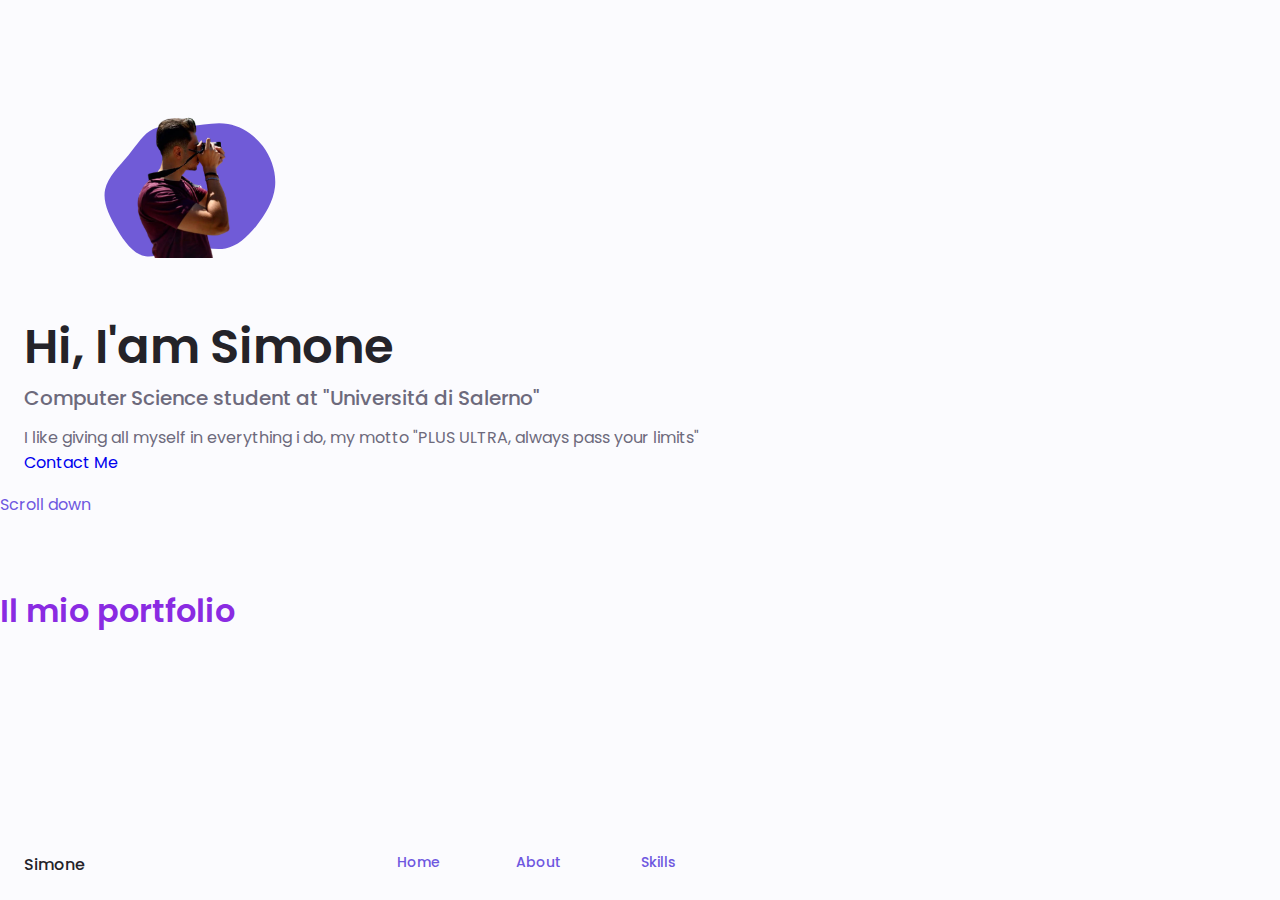
==== assets/index.html @ 539ad508 "Barra di navigazione e Home mobile" ====
<!DOCTYPE html>
   <html lang="it">
    <head>
        <meta charset="utf-8">
        <meta name="viewport" content="width=device-width, initial-scale=1.0">

        <!--======================== UNICONS ========================-->
        <link rel="stylesheet" href="https://unicons.iconscout.com/release/v4.0.0/css/line.css">

        <!--======================== CSS ========================-->
        <link rel="stylesheet" href="css/style.css" type="text/css">
        <title>Simone Spera</title>
    </head>

    <body>
        <!--======================== HEADER ========================-->
        <header class="header" id="header">
            <nav class="nav container">
                <a href="#" class="nav_logo">Simone</a>
                <div class="nav_menu" id="nav-menu">
                    <i class="uil uil-times nav_close" id="nav-close"></i>
                    <ul class="nav_list grid">
                        <li class="nav_item">
                            <a href="#home" class="nav_link">
                                <i class="uil uil-estate"></i> Home
                            </a>
                        </li>
                        <li class="nav_item">
                            <a href="#about" class="nav_link">
                                <i class="uil uil-user"></i> About
                            </a>
                        </li>
                        <li class="nav_item">
                            <a href="#skills" class="nav_link">
                                <i class="uil uil-file-alt"></i> Skills
                            </a>
                        </li>
                        <li class="nav_item">
                            <a href="#services" class="nav_link">
                                <i class="uil uil-file-alt"></i> Services
                            </a>
                        </li>
                        <li class="nav_item">
                            <a href="#portfolio" class="nav_link">
                                <i class="uil uil-scenery"></i> Portfolio
                            </a>
                        </li>
                        <li class="nav_item">
                            <a href="#contact" class="nav_link">
                                <i class="uil uil-message"></i> Contact me
                            </a>
                        </li>
                    </ul>
                </div>
                <div class="nav_btns">
                    <div class="nav_toggle" id=nav-toggle>
                        <i class="uil uil-apps"></i>
                    </div>
                </div>
            </nav>
        </header>

        <!--======================== MAIN ========================-->
        <main class="main">
             <!--======================== HOME ========================-->
             <section class="home section" id="home">
                <div class="home_container container grid">
                    <div class="home_content grid">
                        <div class="home_social">
                            <a href="https://www.linkedin.com/in/simone-spera-a812661b7/" class="home_social-icon" target="_blank">
                                <i class="uil uil-linkedin-alt"></i>
                            </a>
                            <a href="https://www.instagram.com/s_hopes__/" class="home_social-icon" target="_blank">
                                <i class="uil uil-instagram"></i>
                            </a>
                            <a href="https://github.com/Everysimo" class="home_social-icon" target="_blank">
                                <i class="uil uil-github-alt"></i>
                            </a>
                        </div>

                        <div class="home_img">
                            <svg class="home_blob" viewBox="0 0 200 200" xmlns="http://www.w3.org/2000/svg">
                                <path fill="#705BD7" d="M40,-64C53.2,-61.8,65.9,-53.6,74.8,-41.9C83.6,-30.3,88.5,-15.1,87,-0.9C85.4,13.4,77.4,26.7,68.3,37.9C59.2,49.2,49.1,58.3,37.5,60.4C25.9,62.6,13,57.7,-1.1,59.6C-15.2,61.5,-30.3,70.1,-42.4,68.3C-54.4,66.4,-63.4,54.1,-71.1,41C-78.9,27.8,-85.5,13.9,-82.9,1.5C-80.3,-11,-68.6,-21.9,-59.6,-32.8C-50.5,-43.7,-44.2,-54.6,-34.7,-58.9C-25.2,-63.2,-12.6,-61,0.4,-61.7C13.5,-62.5,26.9,-66.2,40,-64Z" transform="translate(100 100)" />
                                <image class="home_blob-img" href="img/myself-home.png" x='27' z='-1'/>
                            </svg>
                        </div>
                    </div>

                    <div class="home_data">
                        <h1 class="home_title">Hi, I'am Simone</h1>
                        <h3 class="home_subtitle">Computer Science student at "Universit&aacute; di Salerno"</h3>
                        <p class="home_descrtiption">I like giving all myself in everything i do, my motto "PLUS ULTRA, always pass your limits" </p>
                        <a href="#contact" class="button button--flex">
                            Contact Me <i class="uil uil-message button_icon"></i> 
                        </a>
                    </div>
                </div>

                <div class="home_scroll">
                    <a href="#about" class="home_scroll-button button-flex">
                        <i class="uil uil-mouse-alt home_scroll-mouse"></i>
                        <span class="home_scroll-name">Scroll down</span>
                        <i class="uil uil-arrow-down home_scroll-arrow"></i>
                    </a>

                </div>

             </section>
        </main>
        <h1 id="test"> Il mio portfolio</h1>
        
        <!--======================== JAVASCRIPT ========================-->
        <script src="js/code.js"> </script>
    </body>

   </html>
---- assets/css/style.css ----
/*======================== GOOGLE FONTS ========================*/
@import url('https://fonts.googleapis.com/css2?family=Poppins:wght@400;500;600&display=swap');

:root{
    --header-height: 3rem;

    /*BASE COLOR*/
    --hue-color: 250;

    /* MAIN COLORS*/
    --first-color: hsl(var(--hue-color), 69%, 61%);
    --first-color-second: hsl(var(--hue-color), 69%, 61%);
    --first-color-alt: hsl(var(--hue-color), 57%, 53%); 
    --first-color-lighter: hsl(var(--hue-color), 92%, 85%);
    --title-color: hsl(var(--hue-color), 8%, 15%);
    --text-color: hsl(var(--hue-color), 8%, 45%);
    --text-color-light: hsl(var(--hue-color), 8%, 65%);
    --input-color: hsl(var(--hue-color), 70%, 96%);
    --body-color: hsl(var(--hue-color), 60%, 99%);
    --container-color: #fff;

    /* FONT */
    --body-font: 'Poppins', sans-serif;

    /* FONT SIZES 1rem = 16px */
    --big-font-size:2rem;
    --h1-font-size:1.5rem;
    --h2-font-size:1.25rem;
    --h3-font-size:1.125rem;
    --normal-font-size:.938rem;
    --small-font-size:.813rem;
    --smaller-font-size:.75rem;
    
    /* FONT WEIGHT */
    --font-medium: 500;
    --font-semi-bold: 600;

    /* MARGENES BOTTOM 1rem = 16px */
    --mb-0-25: .25rem;
    --mb-0-5: .5rem;
    --mb-0-75: .75rem;
    --mb-1: 1rem;
    --mb-1-5: 1.5rem;
    --mb-2: 2rem;
    --mb-2-5: 2.5rem;
    --mb-3: 3rem;
    
    /* z-index */
    --z-tooltip: 10;
    --z-fixed: 100;
    --z-modal: 100;
}

@media screen and (min-width: 968px)  {
    :root{
        /* FONT SIZES 1rem = 16px */
        --big-font-size:3rem;
        --h1-font-size:2.25rem;
        --h2-font-size:1.5rem;
        --h3-font-size:1.25rem;
        --normal-font-size:1rem;
        --small-font-size:.875rem;
        --smaller-font-size:.813rem;
    }
}

/* BASE */
*{
    box-sizing: border-box;
    padding: 0;
    margin: 0;
}

html{
    scroll-behavior: smooth;
}

body{
    margin: 0 0 var(--header-height) 0;
    font-family: var(--body-font);
    font-size: var(--normal-font-size);
    background-color: var(--body-color);
    color: var(--text-color);
}

h1,h2,h3,h4{
    color: var(--title-color);
    font-weight: var(--font-semi-bold);
}

ul{
    list-style: none;
}

a{
    text-decoration: none;
}

img{
    max-width: 100%;
    height: auto;
}

/*REUSABLE CSS CLASS*/
.section{
    padding: 2rem 0 4rem;
}

.section_title{
    font-size: var(--h1-font-size);
}

.section_subtitle{
    display: block;
    font-size: var(--small-font-size);
    margin-bottom: var(--mb-3);
}

.section_title,
.section_subtitle{
    text-align: center;
}

/* LAYOUT */
.container{
    max-width: 768px;
    margin-left: var(--mb-1-5);
    margin-right: var(--mb-1-5);
}

.grid{
    display: grid;
    gap:1.5rem;
}

.header{
    width: 100%;
    position: fixed;
    bottom: 0;
    left: 0;
    z-index: var(--z-fixed);
    background-color: var(--body-color);
}

/* NAV BAR */
.nav{
    max-width: 968px;
    height: var(--header-height);
    display: flex;
    justify-content: space-between;
    align-content: center;
}

.nav_logo,
.nav_toggle{
    color: var(--title-color);
    font-weight: var(--font-medium);

}

.nav_logo:hover{
    color: var(--first-color);
}

.nav_toggle{
    font-size: 1.1rem;
    cursor: pointer;
}

.nav_toggle:hover{
    color: var(--first-color);
}

@media screen and (max-width: 767px) {
    .nav_menu{
        position: fixed;
        bottom: -100%;
        left: 0;
        width: 100%;
        background-color: var(--body-color);
        padding: 2rem 1.5rem 4rem;
        box-shadow: 0 -1px 4px rgba(0, 0,0, 15);
        border-radius: 1.5rem 1.5rem 0 0;
        transition: .3s;
    }
}

.nav_list{
    grid-template-columns: repeat(3,1fr);
    gap: 2rem;
}

.nav_link{
    display: flex;
    flex-direction: column;
    align-items: center;
    font-size: var(--small-font-size);
    color: var(--title-color);
    font-weight: var(--font-medium);
}

.nav_link{
    color: var(--first-color);
}

.nav_icon{
    font-size: 1.2rem;  
}

.nav_close{
    position: absolute;
    right: 1.3rem;
    bottom: 0.5rem;
    font-size: 1.5rem;
    cursor: pointer;
    color: var(--first-color);
}
.nav_close:hover{
    color: var(--first-color-alt);
}

.show-menu{
    bottom: 0;
}

/*==================HOME==================*/
.home_container{
    gap:1rem;
}

.home_content{
    grid-template-columns: .5fr 3fr;
    padding-top: 3.5rem;
    align-items: center;
}

.home_social{
    display: grid;
    grid-template-columns: max-content;
    row-gap: 1rem;
}

.home_social-icon{
    font-size: 1.25rem;
    color: var(--first-color);
}

.home_social-icon:hover{
    color: var(--first-color-alt);
}

.home_blob{
    width: 200px;
    fill: var(--first-color);
}

.home_blob-img{
    width: 170px;
}

.home_data{
    grid-column: 1/3;
}

.home_title{
    font-size: var(--big-font-size);
}

.home_subtitle{
    font-size: var(--h3-font-size);
    color: var(--text-color);
    font-weight: var(--font-medium);
    margin-bottom: var(--mb-0-75);
}

.home_descritption{
    margin-bottom: var(--mb-2);
}

.home_scroll{
    /*display: none;*/
}

.home_scroll-button{
    color: var(--first-color);
    transition: .3s;
}

.home_scroll-button:hover{
    transform: translateY(.25rem);
}

.home_scroll-mouse{
    font-size: 2rem;
}

.home-scroll-name{
    font-size: var(--small-font-size);
    color: var(--title-color);
    font-weight: var(--font-medium);
    margin-right: var(--mb-0-25);
}

.home_scroll-arrow{
    font-size: 1.25rem;
}
#test{
    color: blueviolet;
}
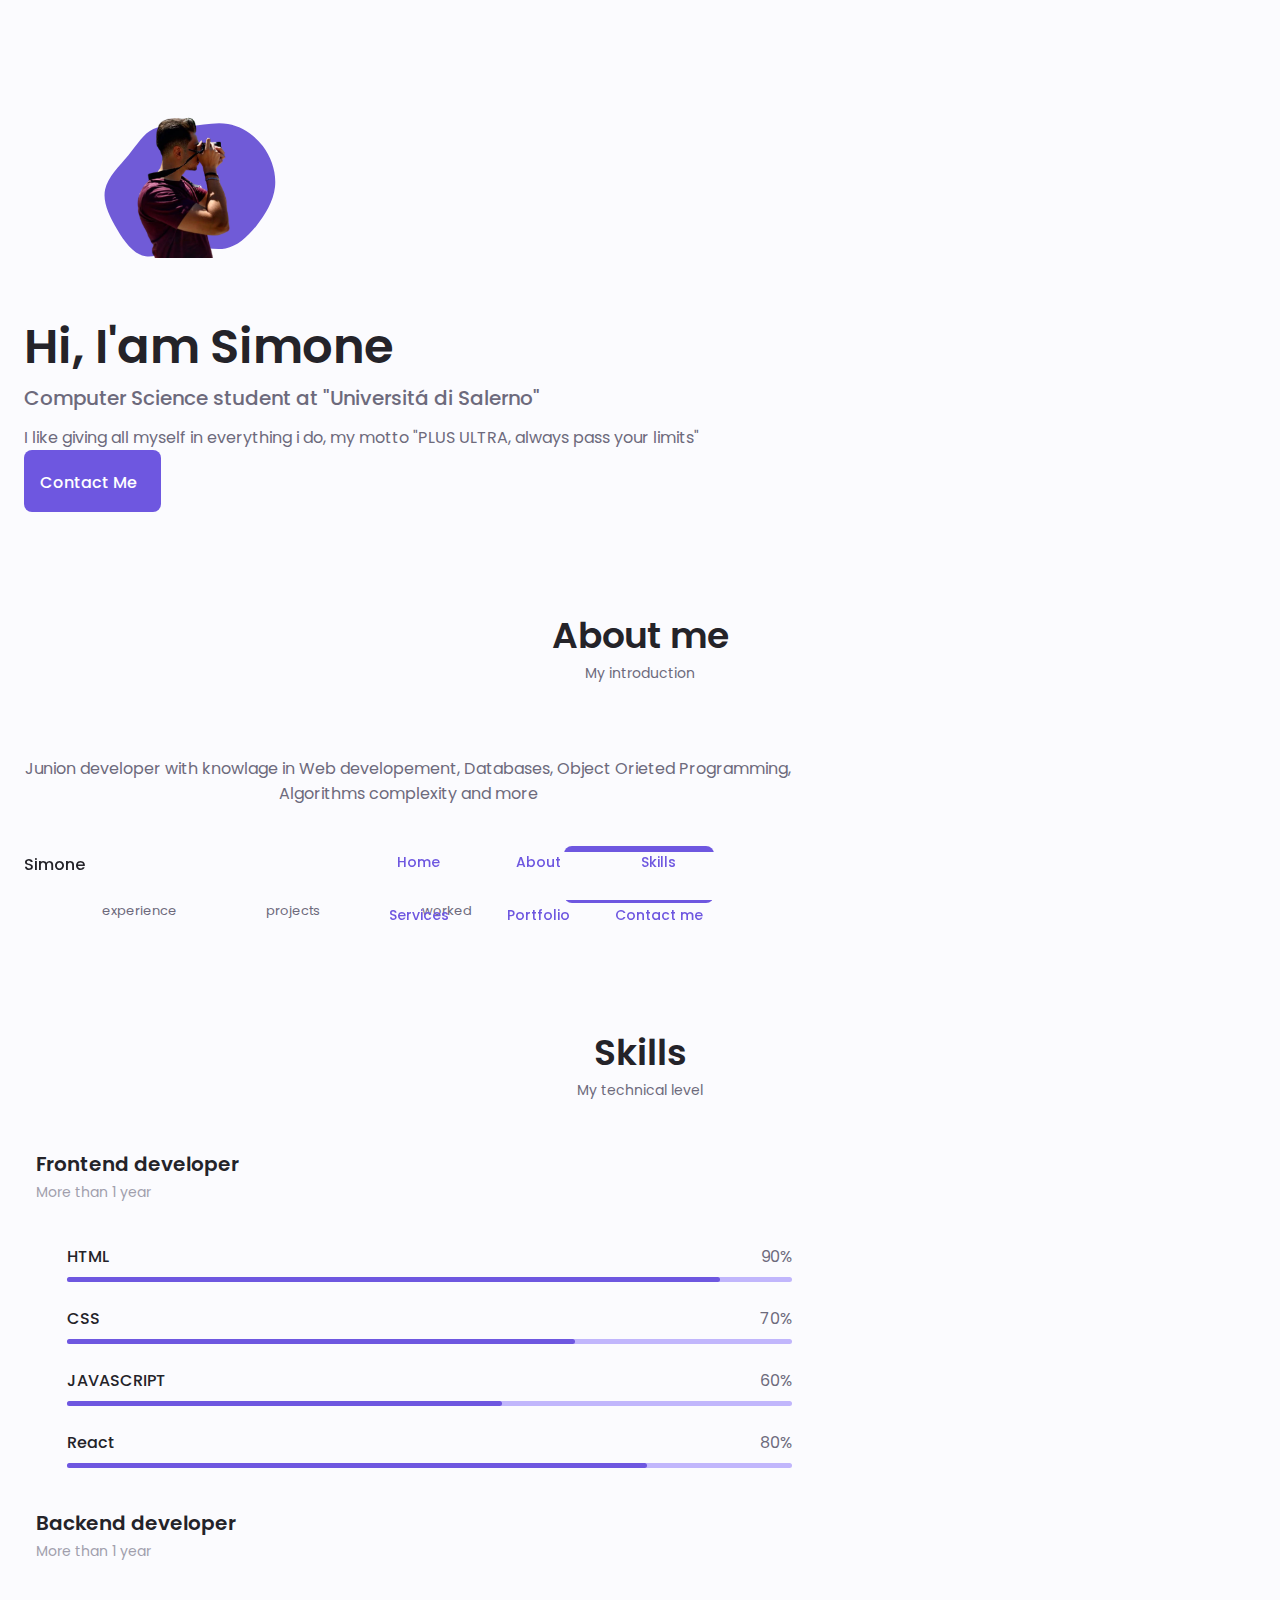
==== commit 33241f24: "Added Skills list" ====
--- a/assets/index.html
+++ b/assets/index.html
@@ -94,20 +94,180 @@
                             Contact Me <i class="uil uil-message button_icon"></i> 
                         </a>
                     </div>
+
+                    <div class="home_scroll">
+                        <a href="#about" class="home_scroll-button button-flex">
+                            <i class="uil uil-mouse-alt home_scroll-mouse"></i>
+                            <span class="home_scroll-name">Scroll down</span>
+                            <i class="uil uil-arrow-down home_scroll-arrow"></i>
+                        </a>
+                    </div>
                 </div>
 
-                <div class="home_scroll">
-                    <a href="#about" class="home_scroll-button button-flex">
-                        <i class="uil uil-mouse-alt home_scroll-mouse"></i>
-                        <span class="home_scroll-name">Scroll down</span>
-                        <i class="uil uil-arrow-down home_scroll-arrow"></i>
-                    </a>
-
-                </div>
-
+             </section>
+             <!--======================== ABOUT ========================-->
+             <section class="about section" id="about">
+                 <h2 class="section_title">About me</h2>
+                 <span class="section_subtitle">My introduction</span>
+
+                 <div class="about_container container grid">
+                     <img src="img/" alt="" class="about_img">
+
+                     <div class="about_data">
+                         <p class="about_description">
+                             Junion developer with knowlage in Web developement, Databases, Object Orieted Programming, Algorithms complexity and more
+                         </p>
+
+                         <div class="about_info">
+                             <div>
+                                 <span class="about_info-title">02+</span>
+                                 <span class="about_info-name">Years <br> experience</span>
+                             </div>
+
+                             <div>
+                                <span class="about_info-title">2+</span>
+                                <span class="about_info-name">Completed <br> projects</span>
+                            </div>
+
+                            <div>
+                                <span class="about_info-title">01+</span>
+                                <span class="about_info-name">Companies <br> worked</span>
+                            </div>
+
+                            <div class="about_buttons">
+                                <a download="" href="" class="button button-flex">
+                                    Download CV<i class="uil uil-download-alt button_icon"></i> 
+                                </a> <!-- INSERT CURRICOULM-->
+                            </div>
+                         </div>
+                     </div>
+                 </div>
+             </section>
+
+             <!--======================== SKILLS ========================-->
+             <section class="skills secction" id="skills">
+                 <h2 class="section_title">Skills</h2>
+                 <span class="section_subtitle">My technical level</span>
+
+                 <div class="skills_container container grid">
+                    <div>
+                        <!--======================== SKILL 1 ========================-->
+                        <div class="skills_content skills_open">
+                            <div class="skills_header">
+                                <i class="uil uil-brackets-curly skills_icon"></i>
+
+                                <div>
+                                    <h1 class="skills_title">Frontend developer</h1>
+                                    <span class="skills_subtitle">More than 1 year</span>
+                                </div>
+
+                                <i class="uil uil-angle-down skills_arrow"></i>
+                            </div>
+
+                            <div class="skills_list grid">
+                                <div class="skills_data">
+                                    <div class="skills_titles">
+                                        <h3 class="skills_name">HTML</h3>
+                                        <span class="skills_number">90%</span>
+                                    </div>
+                                    <div class="skills_bar">
+                                        <span class="skills_percentage skills_html"></span>
+                                    </div>
+                                </div>
+
+                                <div class="skills_data">
+                                    <div class="skills_titles">
+                                        <h3 class="skills_name">CSS</h3>
+                                        <span class="skills_number">70%</span>
+                                    </div>
+                                    <div class="skills_bar">
+                                        <span class="skills_percentage skills_css"></span>
+                                    </div>
+                                </div>
+
+                                <div class="skills_data">
+                                    <div class="skills_titles">
+                                        <h3 class="skills_name">JAVASCRIPT</h3>
+                                        <span class="skills_number">60%</span>
+                                    </div>
+                                    <div class="skills_bar">
+                                        <span class="skills_percentage skills_js"></span>
+                                    </div>
+                                </div>
+
+                                <div class="skills_data">
+                                    <div class="skills_titles">
+                                        <h3 class="skills_name">React</h3>
+                                        <span class="skills_number">80%</span>
+                                    </div>
+                                    <div class="skills_bar">
+                                        <span class="skills_percentage skills_react"></span>
+                                    </div>
+                                </div>
+                            </div>
+                        </div>
+
+                        <!--======================== SKILL 2 ========================-->
+                        <div class="skills_content skills_close">
+                            <div class="skills_header">
+                                <i class="uil uil-server skills_icon"></i>
+
+                                <div>
+                                    <h1 class="skills_title">Backend developer</h1>
+                                    <span class="skills_subtitle">More than 1 year</span>
+                                </div>
+
+                                <i class="uil uil-angle-down skills_arrow"></i>
+                            </div>
+
+                            <div class="skills_list grid">
+
+                                <div class="skills_data">
+                                    <div class="skills_titles">
+                                        <h3 class="skills_name">JAVA</h3>
+                                        <span class="skills_number">90%</span>
+                                    </div>
+                                    <div class="skills_bar">
+                                        <span class="skills_percentage skills_java"></span>
+                                    </div>
+                                </div>
+
+                                <div class="skills_data">
+                                    <div class="skills_titles">
+                                        <h3 class="skills_name">Node Js</h3>
+                                        <span class="skills_number">50%</span>
+                                    </div>
+                                    <div class="skills_bar">
+                                        <span class="skills_percentage skills_node"></span>
+                                    </div>
+                                </div>
+
+                                <div class="skills_data">
+                                    <div class="skills_titles">
+                                        <h3 class="skills_name">MySQL</h3>
+                                        <span class="skills_number">90%</span>
+                                    </div>
+                                    <div class="skills_bar">
+                                        <span class="skills_percentage skills_sql"></span>
+                                    </div>
+                                </div>
+
+                                <div class="skills_data">
+                                    <div class="skills_titles">
+                                        <h3 class="skills_name">C</h3>
+                                        <span class="skills_number">80%</span>
+                                    </div>
+                                    <div class="skills_bar">
+                                        <span class="skills_percentage skills_c"></span>
+                                    </div>
+                                </div>
+
+                            </div>
+                        </div>
+                    </div>
+                 </div>
              </section>
         </main>
-        <h1 id="test"> Il mio portfolio</h1>
         
         <!--======================== JAVASCRIPT ========================-->
         <script src="js/code.js"> </script>
--- a/assets/css/style.css
+++ b/assets/css/style.css
@@ -278,7 +278,7 @@
 }
 
 .home_scroll{
-    /*display: none;*/
+    display: none;
 }
 
 .home_scroll-button{
@@ -304,6 +304,182 @@
 .home_scroll-arrow{
     font-size: 1.25rem;
 }
-#test{
-    color: blueviolet;
-}+
+/*======= BUTTONS =======*/
+
+.button{
+    display: inline-block;
+    background-color: var(--first-color);
+    color: #fff;
+    padding: 1rem;
+    border-radius: .5rem;
+    font-weight: var(--font-medium);
+}
+
+.button:hover{
+    background-color: var(--first-color-alt);
+}
+
+.button_icon{
+    font-size: 1.25rem;
+    margin-left: var(--mb-0-5);
+    transition: .3s;
+}
+
+.button-flex{
+    display: inline-flex;
+    align-items: center;
+}
+
+/*======= ABOUT =======*/
+.about_img{
+    width: 200px;
+    border-radius: .5rem;
+    justify-self: center;
+    align-self: center;
+}
+
+.about_description{
+    text-align: center;
+    margin-bottom: var(--mb-2-5);
+}
+
+.about_info{
+    display: flex;
+    justify-content: space-evenly;
+    margin-bottom: var(--mb-2-5);
+}
+
+.about_info-title{
+    font-size: var(--h2-font-size);
+    font-weight: var(--font-semi-bold);
+    color: var(--title-color);
+}
+
+.about_info-name{
+    font-size: var(--smaller-font-size);
+}
+
+.about_info-title,
+.about_info-name{
+    display: block;
+    text-align: center;
+}
+
+.about_button{
+    display: flex;
+    justify-content: center;
+}
+
+/*======= SKILLS =======*/
+.skills_container {
+    row-gap: 0;
+}
+
+.skills_header{
+    display: flex;
+    align-items: center;
+    margin-bottom: var(--mb-2-5);
+    cursor: pointer;
+}
+
+.skills_icon,
+.skills_arrow{
+    font-size: 2rem;
+    color: var(--first-color);
+}
+
+.skills_icon{
+    margin-right: var(--mb-0-75);
+}
+
+.skills_title{
+    font-size: var(--h3-font-size);
+}
+
+.skills_subtitle{
+    font-size: var(--small-font-size);
+    color: var(--text-color-light);
+}
+
+.skills_arrow{
+    margin-left: auto;
+    transition: .4s;
+}
+
+.skills_list{
+    row-gap: 1.5rem;
+    padding-left: 2.7rem;
+}
+
+.skills_titles{
+    display: flex;
+    justify-content: space-between;
+    margin-bottom: var(--mb-0-5);
+}
+
+.skills_name{
+    font-size: var(--normal-font-size);
+    font-weight: var(--font-medium);
+}
+
+.skills_bar,
+.skills_percentage{
+    height: 5px;
+    border-radius: .25rem;
+}
+
+.skills_bar{
+    background-color: var(--first-color-lighter);
+}
+
+.skills_percentage{
+    display: block;
+    background-color: var(--first-color);
+}
+
+.skills_html{
+    width: 90%;
+}
+
+.skills_css{
+    width: 70%;
+}
+
+.skills_js{
+    width: 60%;
+}
+
+.skills_react{
+    width: 80%;
+}
+
+.skills_java{
+    width: 90%;
+}
+
+.skills_node{
+    width: 50%;
+}
+
+.skills_sql{
+    width: 90%;
+}
+
+.skills_c{
+    width: 80%;
+}
+
+.skills_close .skills_list{
+    height: 0;
+    overflow: hidden;
+}
+
+.skills_open .skills_list{
+    height: max-content;
+    margin-bottom: var(--mb-2-5);
+}
+
+.skills_open .skills_arrow{
+    transform: rotate(-180deg);
+}
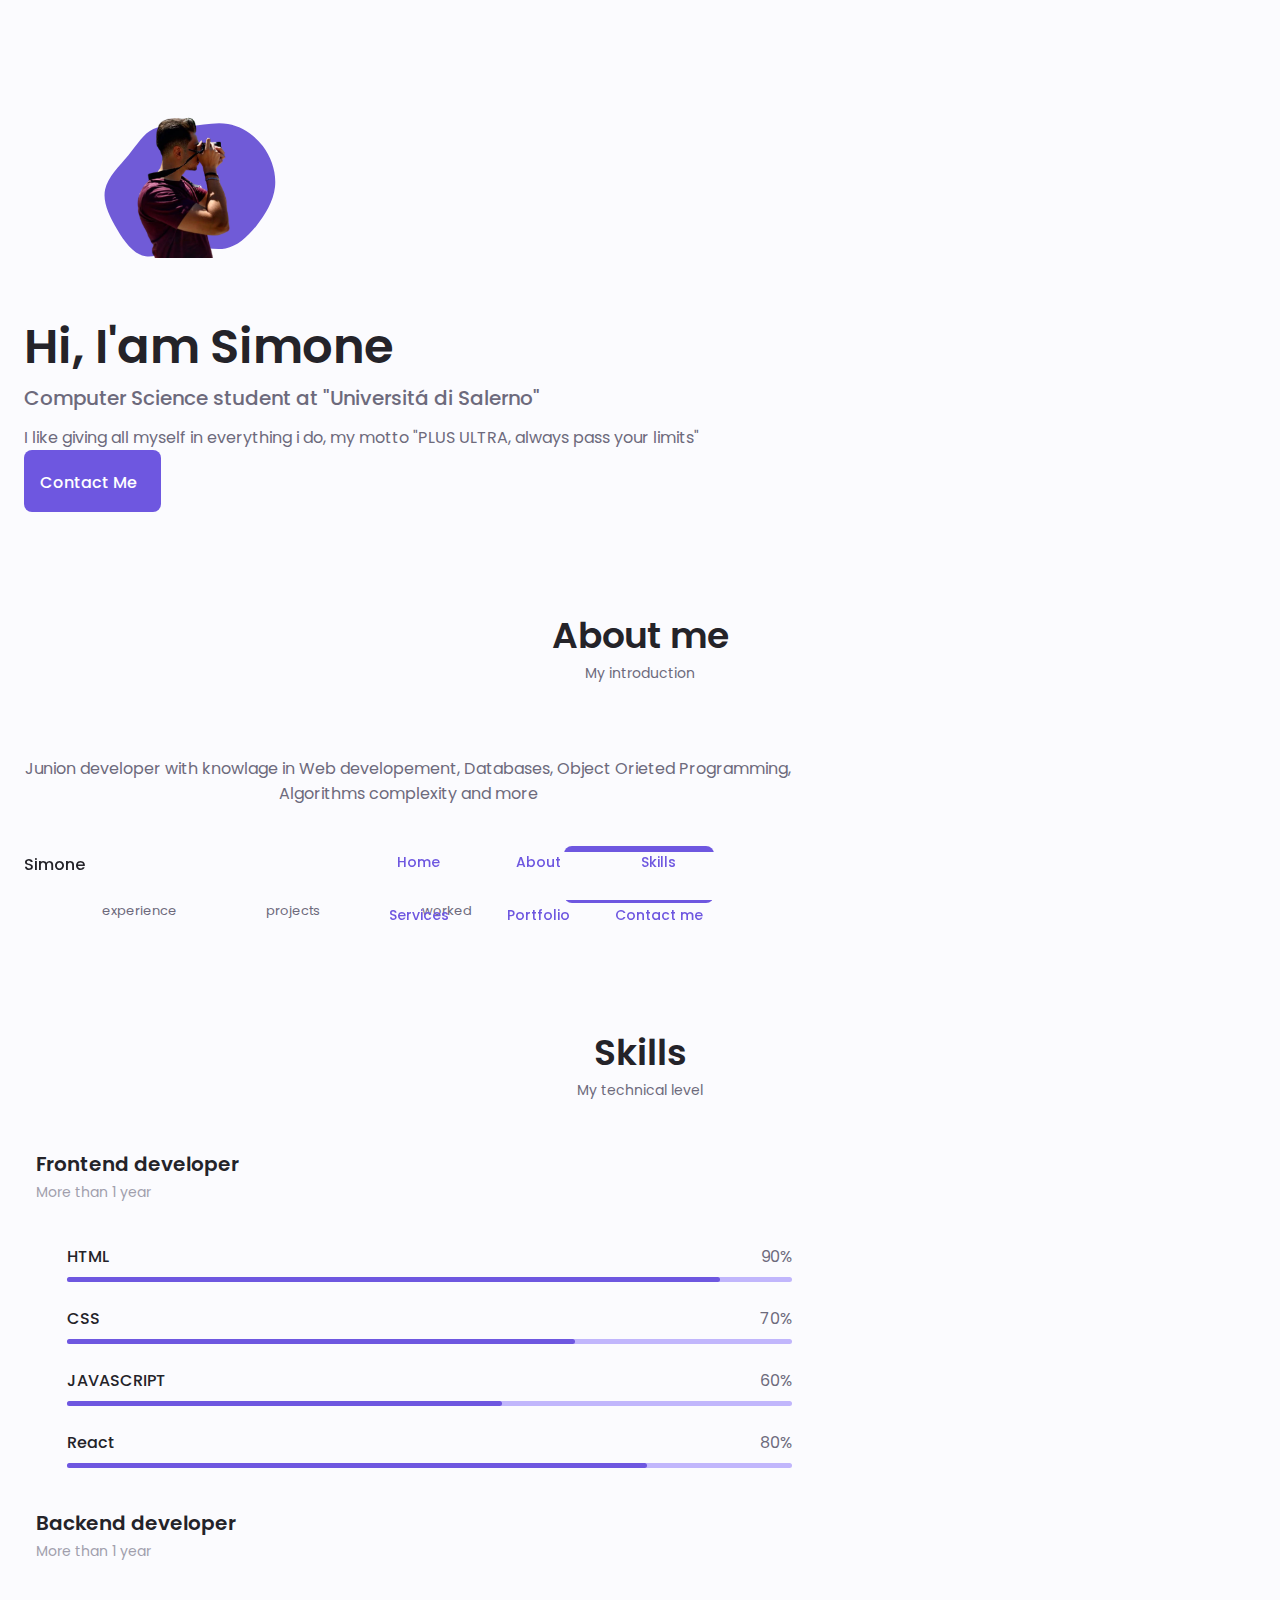
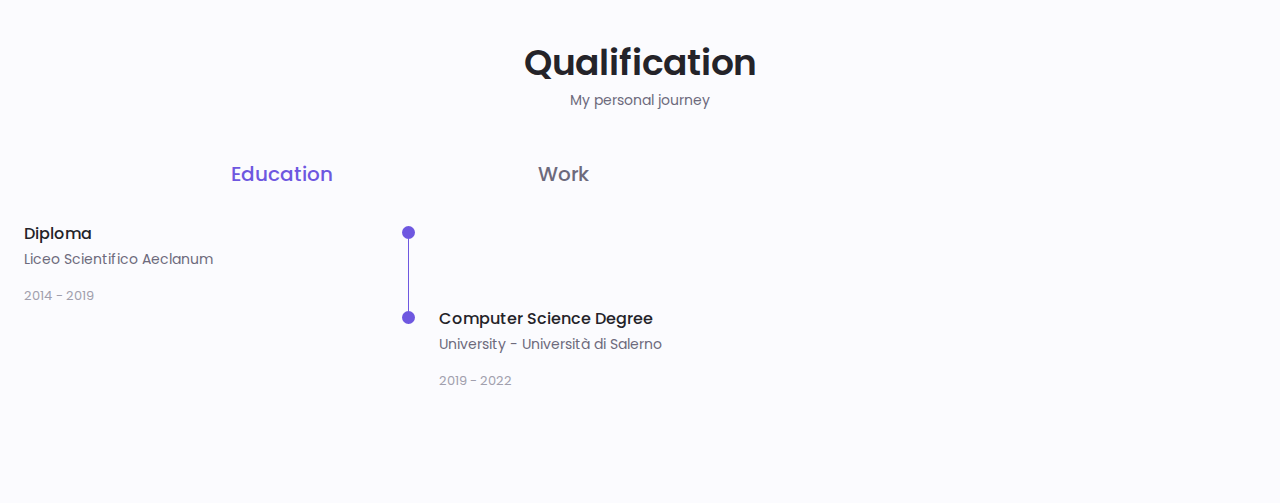
==== commit 7c3eeefa: "Aggiunta cronologia qualifiche" ====
--- a/assets/index.html
+++ b/assets/index.html
@@ -267,6 +267,88 @@
                     </div>
                  </div>
              </section>
+
+
+             <!--======================== QUALIFICATION ========================-->
+             <section class="qualification section">
+                 <h2 class="section_title">Qualification</h2>
+                 <span class="section_subtitle">My personal journey</span>
+
+                 <div class="qualfication_container container">
+                     <div class="qualification_tabs">
+                         <div class="qualification_button button-flex qualification_active" data-target='#education'>
+                            <i class="uil uil-graduation-cap qualification_icon"></i>
+                            Education
+                         </div>
+
+                         <div class="qualification_button button-flex" data-target='#work'>
+                            <i class="uil uil-briefcase-alt qualification_icon"></i>
+                            Work
+                         </div>
+                     </div>
+
+                     <div class="qualification_sections">
+                         <!--======================== QUALIFICATION CONTENT 1 ========================-->
+                         <div class="qualification_content qualification_active" data-content id="education">
+                             <!--======================== QUALIFICATION 1 ========================-->
+                                 <div class="qualification_data">
+                                    <div>
+                                    <h3 class="qualification_title">Diploma</h3>
+                                    <span class="qualification_subtitle">Liceo Scientifico Aeclanum</span>
+                                     <div class="qualification_calendar">
+                                        <i class="uil uil-calendar-alt"></i>
+                                        2014 - 2019
+                                    </div>
+                                </div>
+
+                                <div>
+                                    <span class="qualification_rounder"></span>
+                                    <span class="qualification_line"></span>
+                                </div>
+                             </div>
+
+                            <!--======================== QUALIFICATION 2 ========================-->
+                            <div class="qualification_data ">
+                                <div></div>
+
+                                <div>
+                                    <span class="qualification_rounder"></span>
+                                    <!-- <span class="qualification_line"></span> -->
+                                </div>
+
+                                <div>
+                                    <h3 class="qualification_title">Computer Science Degree</h3>
+                                    <span class="qualification_subtitle">University - Universit&agrave; di Salerno</span>
+                                    <div class="qualification_calendar">
+                                        <i class="uil uil-calendar-alt"></i>
+                                        2019 - 2022
+                                    </div>
+                                </div>
+                            </div>
+                         </div>
+
+                         <!--======================== QUALIFICATION CONTENT 2 ========================-->
+                         <div class="qualification_content" data-content id="work">
+                            <!--======================== QUALIFICATION 1 ========================-->
+                                <div class="qualification_data">
+                                   <div>
+                                   <h3 class="qualification_title">Freelancer</h3>
+                                    <span class="qualification_subtitle">Smart-working</span>
+                                    <div class="qualification_calendar">
+                                       <i class="uil uil-calendar-alt"></i>
+                                       2019 - Currently
+                                   </div>
+                               </div>
+
+                               <div>
+                                   <span class="qualification_rounder"></span>
+                                   <span class="qualification_line"></span>
+                               </div>
+                            </div>
+                        </div>
+                     </div>
+                 </div>
+             </section>
         </main>
         
         <!--======================== JAVASCRIPT ========================-->
--- a/assets/css/style.css
+++ b/assets/css/style.css
@@ -483,3 +483,76 @@
 .skills_open .skills_arrow{
     transform: rotate(-180deg);
 }
+
+/*============= QUALIFICATION =============*/
+.qualification_tabs{
+    display: flex;
+    justify-content: space-evenly;
+    margin-bottom: var(--mb-2);
+}
+
+.qualification_button{
+    font-size: var(--h3-font-size);
+    font-weight: var(--font-medium);
+    cursor: pointer;
+}
+
+.qualification_button:hover{
+    color: var(--first-color);
+}
+
+.qualification_icon{
+    font-size: 1.8rem;
+    margin-right: var(--mb-0-25);
+}
+
+.qualification_data{
+    display: grid;
+    grid-template-columns: 1fr max-content 1fr;
+    column-gap: 1.5rem;
+}
+
+.qualification_title{
+    font-size: var(--normal-font-size);
+    font-weight: var(--font-medium);
+}
+
+.qualification_subtitle{
+    display: inline-block;
+    text-align: center;
+    font-size: var(--small-font-size);
+    margin-bottom: var(--mb-1);
+}
+
+.qualification_calendar{
+    font-size: var(--smaller-font-size);
+    color: var(--text-color-light);
+}
+
+.qualification_rounder{
+    display: inline-block;
+    width: 13px;
+    height: 13px;
+    background-color: var(--first-color);
+    border-radius: 50%;
+}
+
+.qualification_line{
+    display: block;
+    width: 1px;
+    height: 100%;
+    background-color: var(--first-color);
+    transform: translate(6px, -7px);
+}
+
+.qualification [data-content]{
+    display: none;
+}
+
+.qualification_active[data-content]{
+    display: block;
+}
+
+.qualification_button.qualification_active{
+    color: var(--first-color);
+}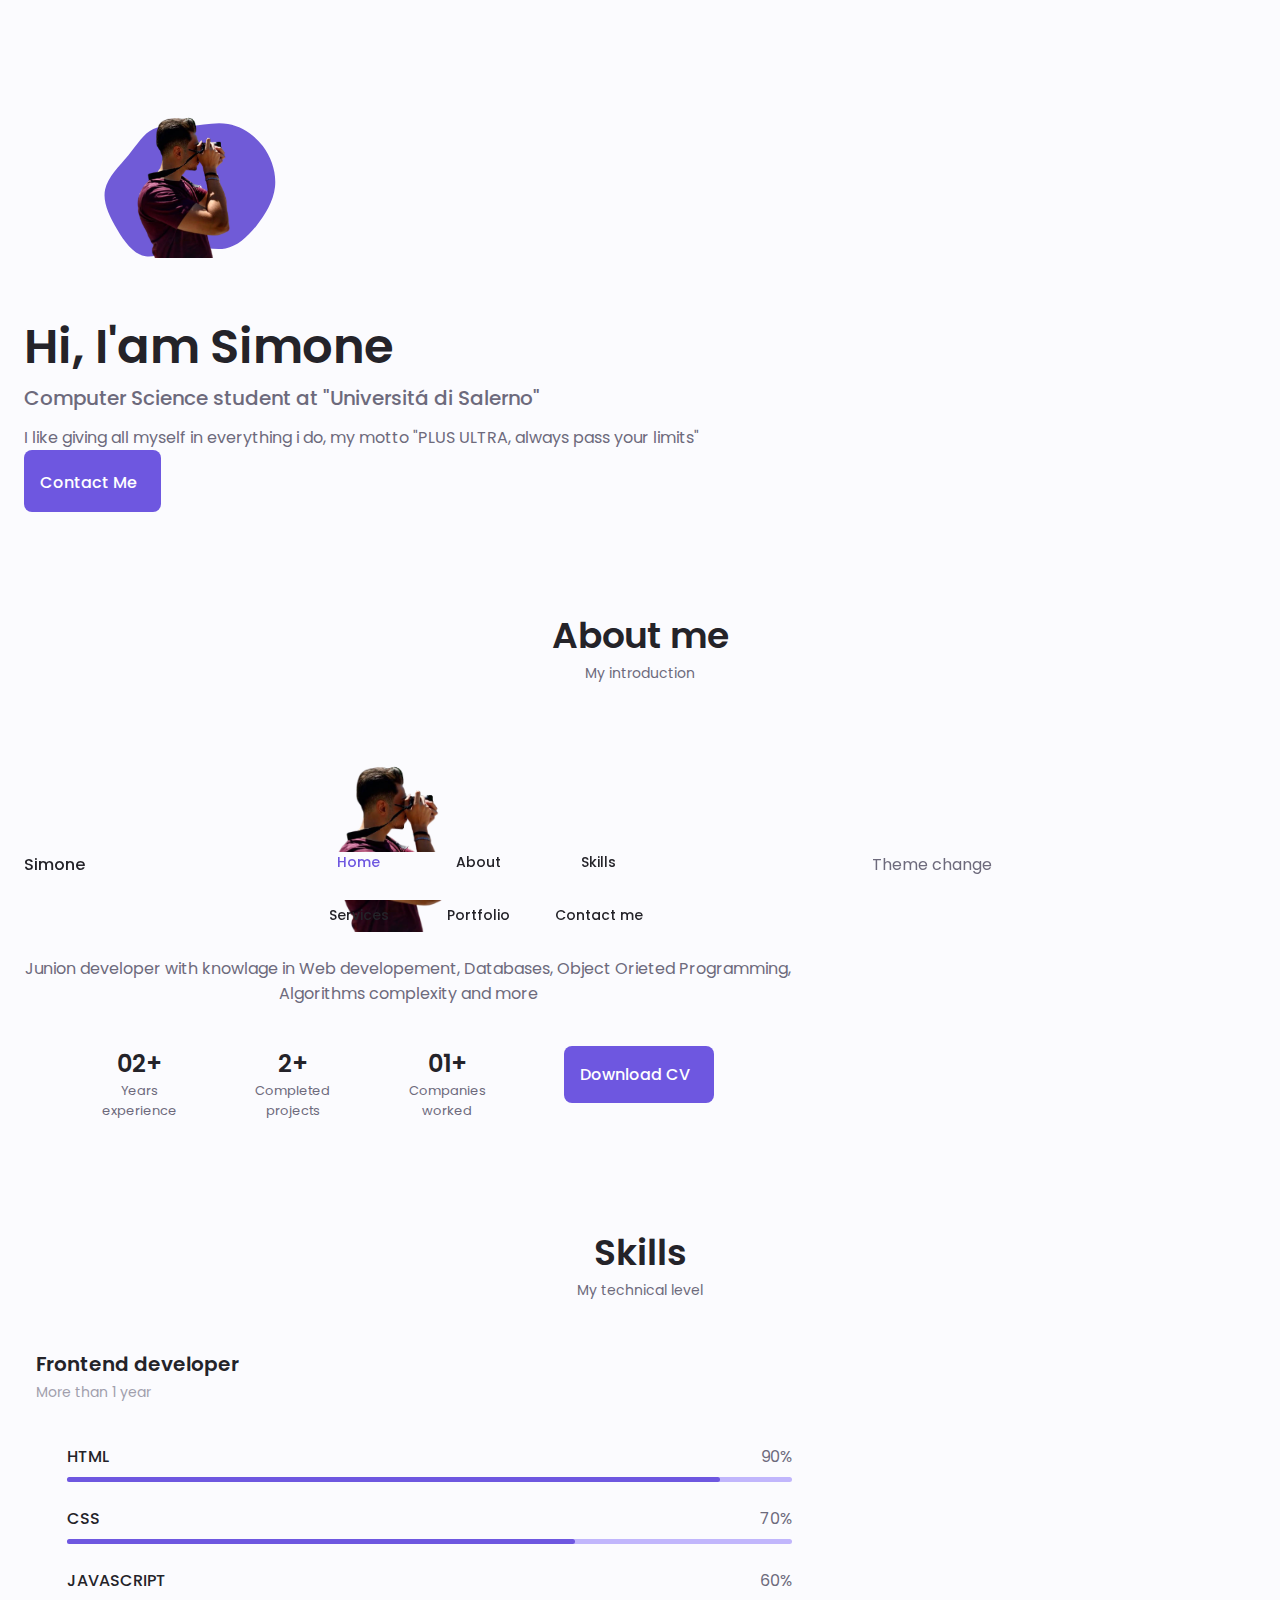
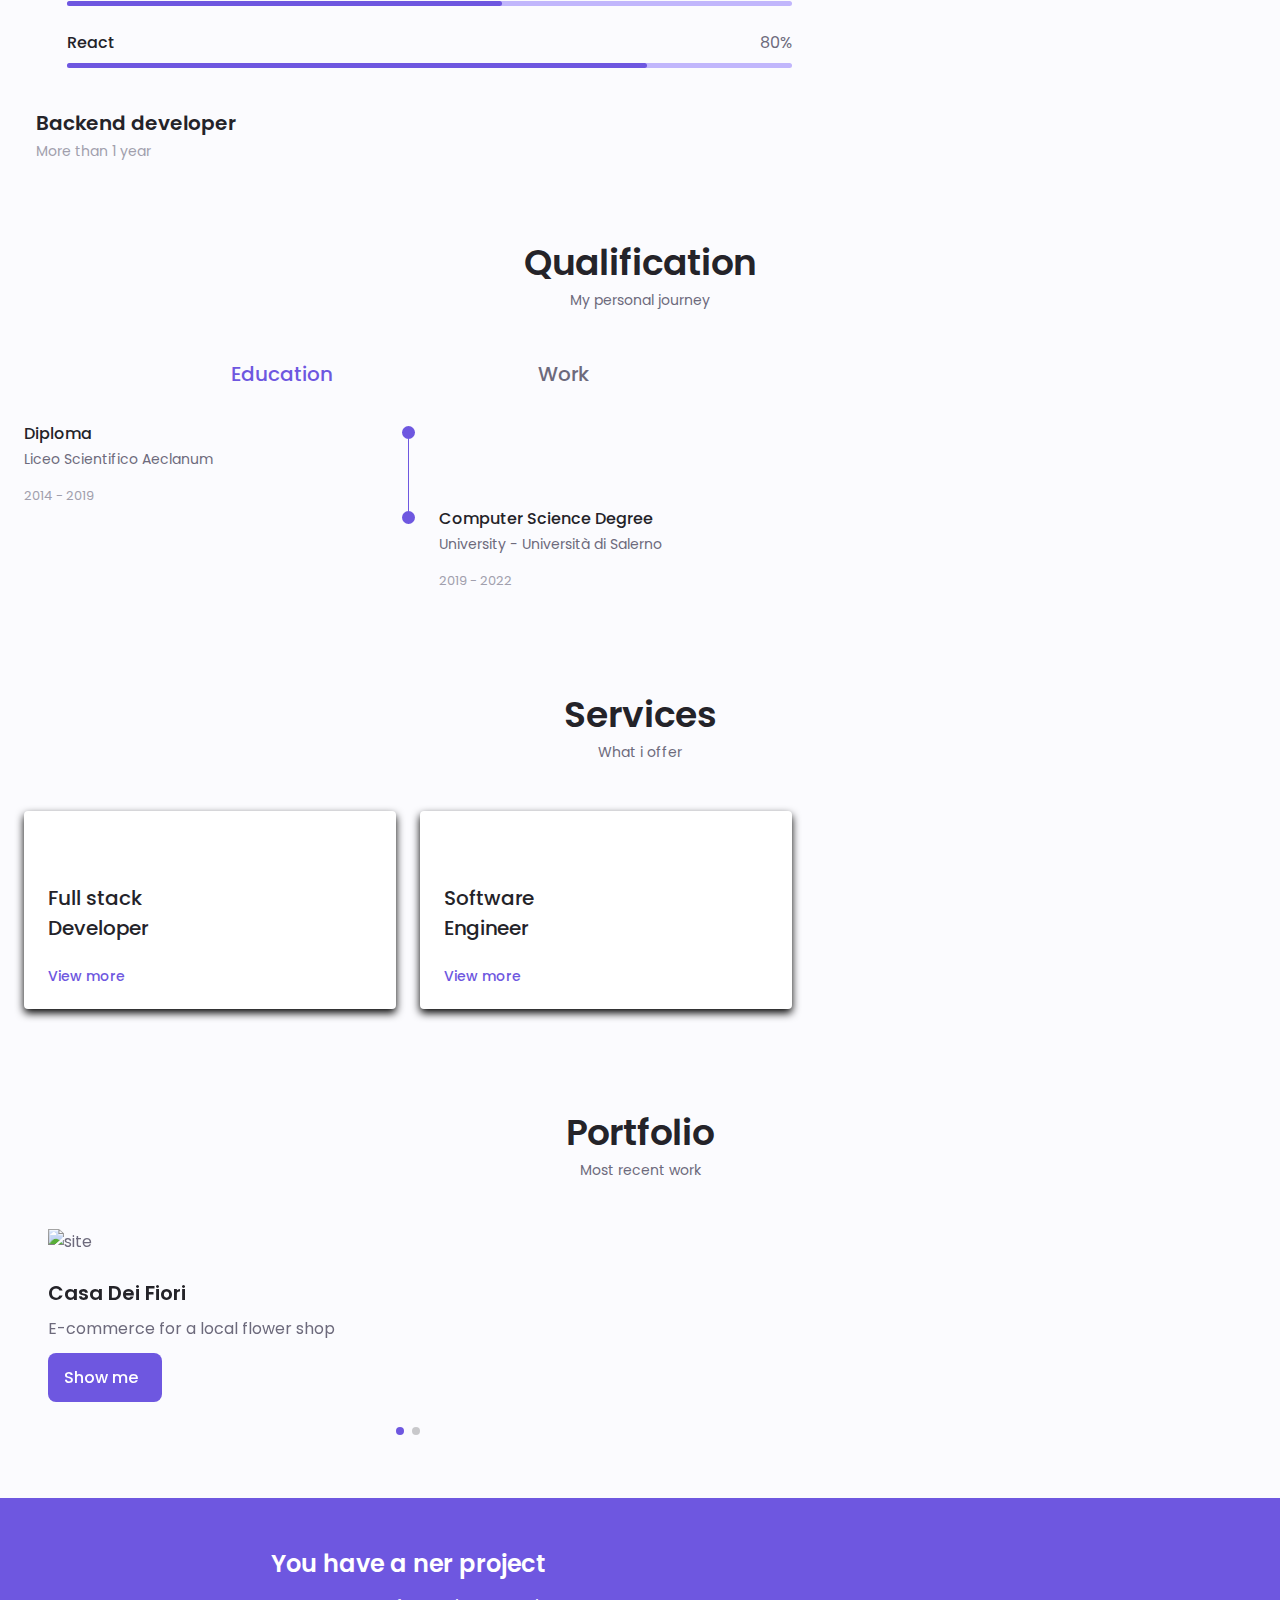
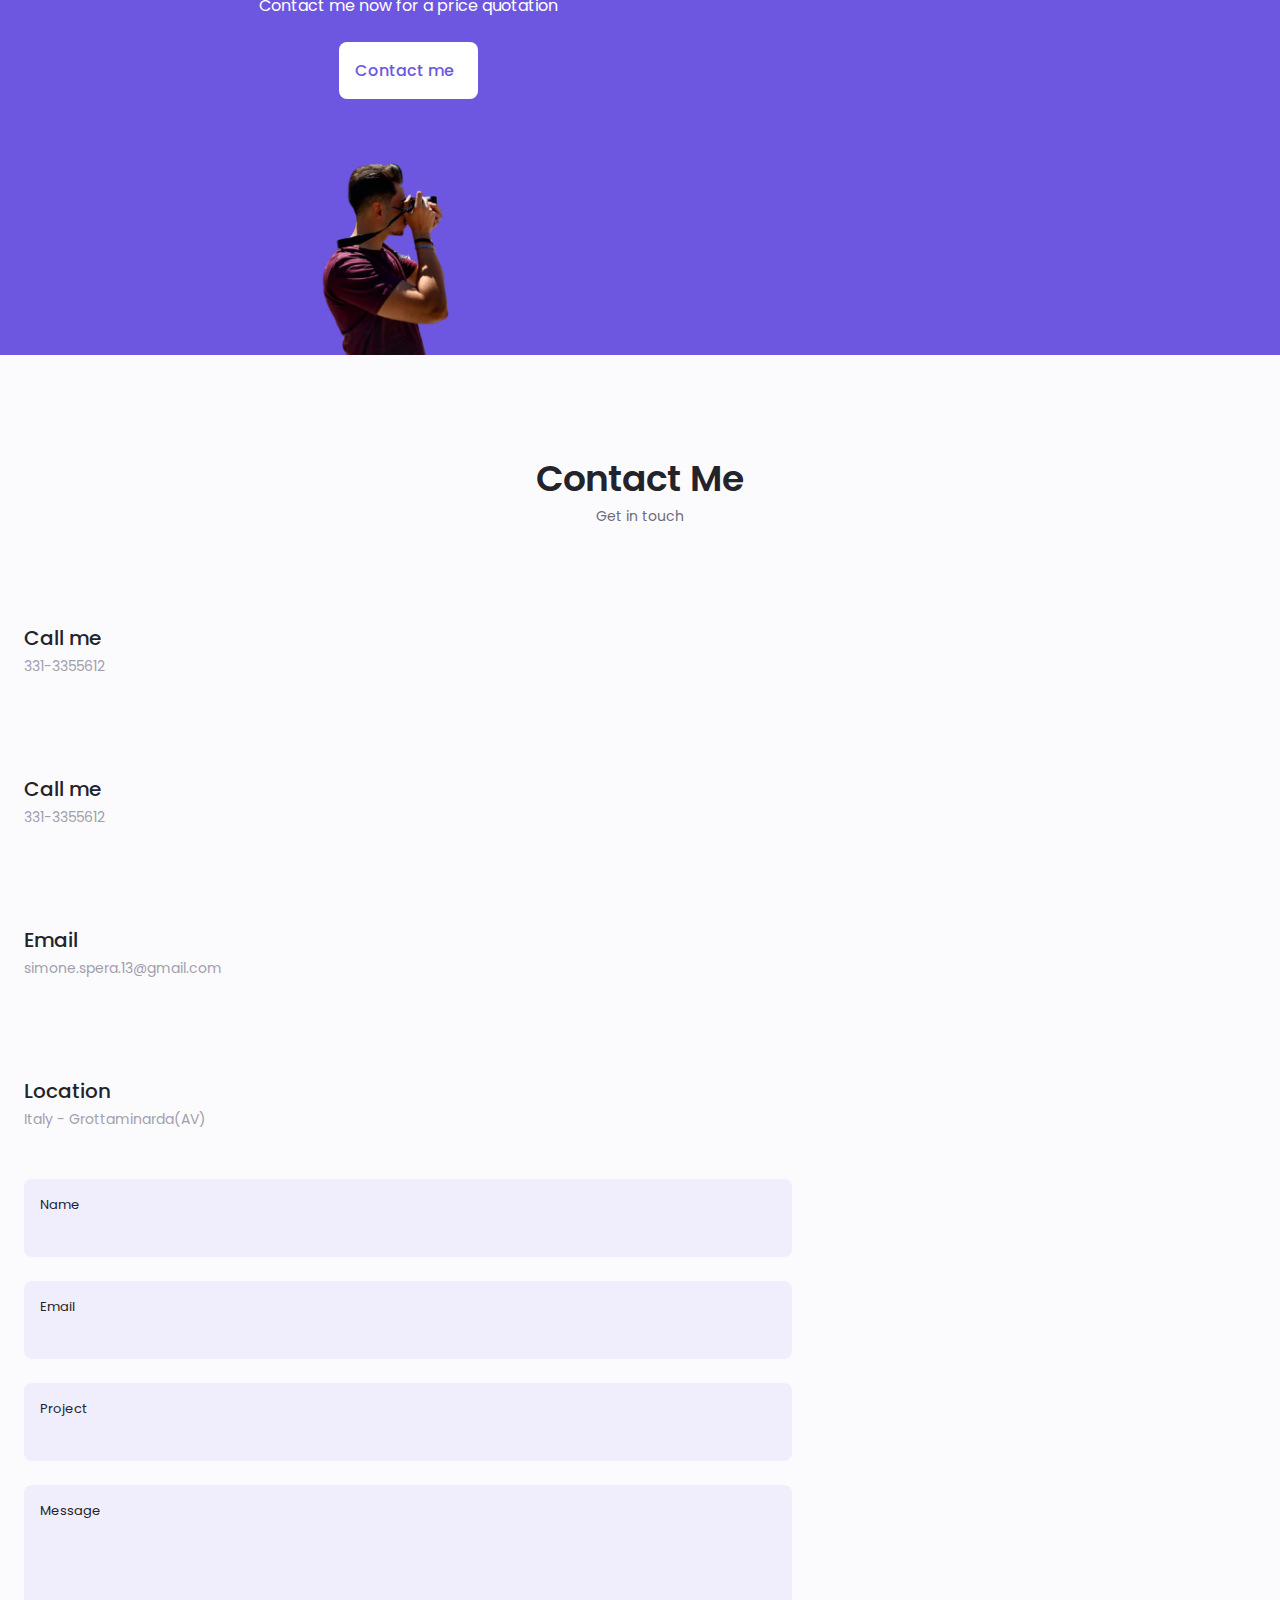
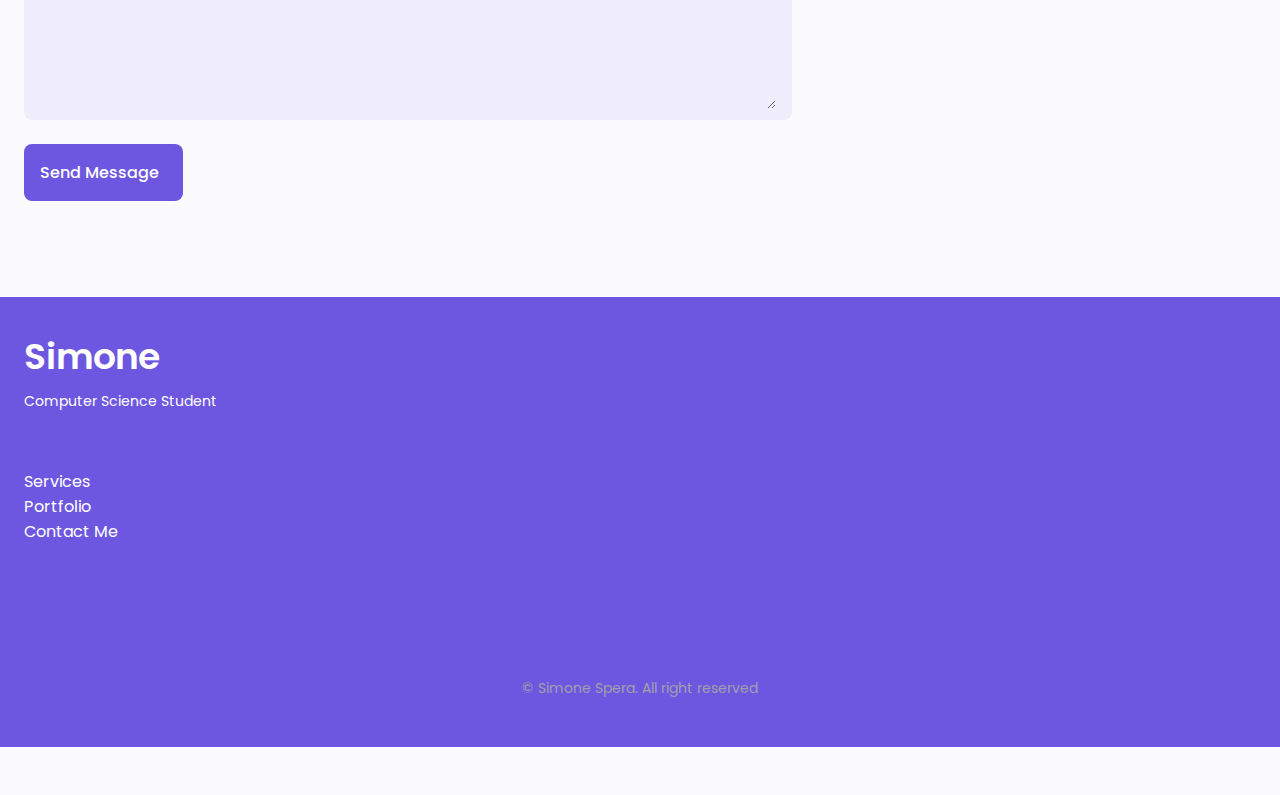
==== commit 7950dd0a: "Added footer and some animations" ====
--- a/assets/index.html
+++ b/assets/index.html
@@ -6,6 +6,9 @@
 
         <!--======================== UNICONS ========================-->
         <link rel="stylesheet" href="https://unicons.iconscout.com/release/v4.0.0/css/line.css">
+
+        <!--======================== SWIPER CSS ========================-->
+        <link rel="stylesheet" href="css/swiper-bundle.min.css">
 
         <!--======================== CSS ========================-->
         <link rel="stylesheet" href="css/style.css" type="text/css">
@@ -21,12 +24,12 @@
                     <i class="uil uil-times nav_close" id="nav-close"></i>
                     <ul class="nav_list grid">
                         <li class="nav_item">
-                            <a href="#home" class="nav_link">
+                            <a href="#home" class="nav_link active-link">
                                 <i class="uil uil-estate"></i> Home
                             </a>
                         </li>
                         <li class="nav_item">
-                            <a href="#about" class="nav_link">
+                            <a href="#about" class="nav_link ">
                                 <i class="uil uil-user"></i> About
                             </a>
                         </li>
@@ -53,6 +56,7 @@
                     </ul>
                 </div>
                 <div class="nav_btns">
+                    Theme change 
                     <div class="nav_toggle" id=nav-toggle>
                         <i class="uil uil-apps"></i>
                     </div>
@@ -111,7 +115,7 @@
                  <span class="section_subtitle">My introduction</span>
 
                  <div class="about_container container grid">
-                     <img src="img/" alt="" class="about_img">
+                     <img src="img/myself-home.png" alt="" class="about_img">
 
                      <div class="about_data">
                          <p class="about_description">
@@ -349,8 +353,279 @@
                      </div>
                  </div>
              </section>
+
+             <!--======================== SERVICES ========================-->
+             <section class="services section" id="services">
+                 <h2 class="section_title">Services</h2>
+                 <span class="section_subtitle">What i offer</span>
+
+                 <div class="services_container container grid">
+                     <!--======================== SERVICES 1 ========================-->
+                     <div class="services_content">
+                        <i class="uil uil-web-grid services_icon"></i>
+                        <h3 class="services_title"> Full stack </br> Developer</h3>
+
+                        <span class="button button flex-button-small button-link services_button">
+                            View more
+                            <i class="uil uil-arrow-right button_icon"></i>
+                        </span>
+
+                        <div class="services_modal">
+                            <div class="services_modal-content">
+                                <h4 class="services_modal-title"> Full stack </br> Developer </h4>
+                                <i class="uil uil-times services_modal-close"></i>
+
+                                <ul class="services_modal-services grid">
+                                    <li class="services_modal-service">
+                                        <i class="uil uil-check-circle services_modal-icon"></i>
+                                        <p>I project the database.</p>
+                                    </li>
+                                    <li class="services_modal-service">
+                                        <i class="uil uil-check-circle services_modal-icon"></i>
+                                        <p>I manage the server.</p>
+                                    </li>
+                                    <li class="services_modal-service">
+                                        <i class="uil uil-check-circle services_modal-icon"></i>
+                                        <p>I develop the User interface.</p>
+                                    </li>
+                                    <li class="services_modal-service">
+                                        <i class="uil uil-check-circle services_modal-icon"></i>
+                                        <p>I develop the graphics</p>
+                                    </li>
+                                </ul>
+                            </div>
+                        </div>
+                     </div>
+                    <!--======================== SERVICES 2 ========================-->
+                    <div class="services_content">
+                        <i class="uil uil-arrow services_icon"></i>
+                        <h3 class="services_title"> Software </br> Engineer</h3>
+
+                        <span class="button button flex-button-small button-link services_button">
+                            View more
+                            <i class="uil uil-arrow-right button_icon"></i>
+                        </span>
+
+                        <div class="services_modal">
+                            <div class="services_modal-content">
+                                <h4 class="services_modal-title"> Software </br> Engineer </h4>
+                                <i class="uil uil-times services_modal-close"></i>
+
+                                <ul class="services_modal-services grid">
+                                    <li class="services_modal-service">
+                                        <i class="uil uil-check-circle services_modal-icon"></i>
+                                        <p>I offer best code solution.</p>
+                                    </li>
+                                    <li class="services_modal-service">
+                                        <i class="uil uil-check-circle services_modal-icon"></i>
+                                        <p>I calculate best computal complexity.</p>
+                                    </li>
+                                    <li class="services_modal-service">
+                                        <i class="uil uil-check-circle services_modal-icon"></i>
+                                        <p>Clear and explanatory comments. </p>
+                                    </li>
+                                    <li class="services_modal-service">
+                                        <i class="uil uil-check-circle services_modal-icon"></i>
+                                        <p>Git commits easy to understand</p>
+                                    </li>
+                                </ul>
+                            </div>
+                        </div>
+                     </div>
+                 </div>
+             </section>
+
+             <!--======================== PORTFOLIO ========================-->
+             <section class="portfolio section" id="portfolio">
+                 <h2 class="section_title">Portfolio</h2>
+                 <span class="section_subtitle">Most recent work</span>
+
+                 <div class="portfolio_container container swiper-container">
+                     <div class="swiper-wrapper">
+                        <!--======================== PORTFOLIO 1 ========================-->
+                         <div class="portfolio_content grid swiper-slide">
+                             <img src="" alt="site">
+
+                             <div class="portfolio_data">
+                                <h3 class="portfolio_title">Casa Dei Fiori</h3>
+                                <p class="portfolio_description">E-commerce for a local flower shop</p>
+                                <a href="" class="button button-flex button-small portfolio_button" target="_blank">
+                                    Show me
+                                    <i class="uil uil-arrow-right button_icon"></i>
+                                </a>
+                             </div>
+                         </div>
+                         <!--======================== PORTFOLIO 2 ========================-->
+                         <div class="portfolio_content grid swiper-slide">
+                            <img src="" alt="site">
+
+                            <div class="portfolio_data">
+                               <h3 class="portfolio_title">Casa Dei Fiori</h3>
+                               <p class="portfolio_description">E-commerce for a local flower shop</p>
+                               <a href="" class="button button-flex button-small portfolio_button" target="_blank">
+                                    Show me
+                                   <i class="uil uil-arrow-right button_icon"></i>
+                               </a>
+                            </div>
+                        </div>
+                     </div>
+                     <!-- Add Arrows -->
+                     <div class="swiper-button-next">
+                        <i class="uil uil-angle-right-b swiper-portfolio-icon"></i>
+                     </div>
+                    <div class="swiper-button-prev">
+                        <i class="uil uil-angle-left-b swiper-portfolio-icon"></i>
+                    </div>
+                    <!-- Add Pagination -->
+                     <div class="swiper-pagination"></div>
+                 </div>
+             </section>
+
+             <!--======================== PROJECTS IN MIND ========================-->
+             <section class="project section">
+                 <div class="project_bg">
+                     <div class="project_container container grid">
+                         <div class="project_data">
+                             <h2 class="project_title">You have a ner project</h2>
+                             <p class="project_description">Contact me now for a price quotation</p>
+                             <a href="#contact" class="button button-flex button-white">
+                                 Contact me
+                                 <i class="uil uil-message project-icon button_icon"></i>
+                             </a>
+                         </div>
+
+                         <img src="img/myself-home.png" alt="" class="project_img">
+                     </div>
+                 </div>
+             </section>
+
+             <!--======================== CONTACT ME ========================-->
+             <section class="contact section" id="contact">
+                 <h2 class="section_title">Contact Me</h2>
+                 <span class="section_subtitle">Get in touch</span>
+
+                <div class="contact_container container grid">
+                    <div>
+                        <div class="container_information">
+                            <i class="uil uil-phone contact_icon"></i>
+
+                            <div>
+                                <h3 class="contact_title">Call me</h3>
+                                <span class="contact_subtitle">331-3355612</span>
+                            </div>
+                        </div>
+                    </div>
+
+                    <div>
+                        <div class="container_information">
+                            <i class="uil uil-phone contact_icon"></i>
+
+                            <div>
+                                <h3 class="contact_title">Call me</h3>
+                                <span class="contact_subtitle">331-3355612</span>
+                            </div>
+                        </div>
+                    </div>
+
+                    <div>
+                        <div class="container_information">
+                            <i class="uil uil-envelope contact_icon"></i>
+
+                            <div>
+                                <h3 class="contact_title">Email</h3>
+                                <span class="contact_subtitle">simone.spera.13@gmail.com</span>
+                            </div>
+                        </div>
+                    </div>
+
+                    <div>
+                        <div class="container_information">
+                            <i class="uil uil-map-marker contact_icon"></i>
+
+                            <div>
+                                <h3 class="contact_title">Location</h3>
+                                <span class="contact_subtitle">Italy - Grottaminarda(AV) </span>
+                            </div>
+                        </div>
+                    </div>
+
+                    <form action="" class="contact_form grid">
+                        <div class="contact_inputs grid">
+                            <div class="contact_content">
+                                <label for="" class="contact_label">Name</label>
+                                <input type="text" class="contact_input">
+                            </div>
+                            <div class="contact_content">
+                                <label for="" class="contact_label">Email</label>
+                                <input type="email" class="contact_input">
+                            </div>
+                        </div>
+                        <div class="contact_content">
+                            <label for="" class="contact_label">Project</label>
+                            <input type="text" class="contact_input">
+                        </div>
+                        <div class="contact_content">
+                            <label for="" class="contact_label">Message</label>
+                            <textarea name="" id="" cols="0" rows="7" class="contact_input"></textarea>
+                        </div>
+
+                        <div>
+                            <a href="" class="button button-flex">
+                                Send Message
+                                <i class="uil uil-message button_icon"></i>
+                            </a>
+                        </div>
+                    </form>
+                </div>
+             </section>
+
         </main>
+         <!--======================== FOOTER ========================-->
+        <footer class="footer">
+            <div class="footer_bg">
+                <div class="footer_container container grid">
+                    <div>
+                        <h1 class="footer_title">Simone</h1>
+                        <span class="footer_subtitle">Computer Science Student</span>
+                    </div>
+
+                    <ul class="footer_links">
+                        <li>
+                            <a href="#services" class="footer_link">Services</a>
+                        </li>
+                        <li>
+                            <a href="#portfolio" class="footer_link">Portfolio</a>
+                        </li>
+                        <li>
+                            <a href="#contact" class="footer_link">Contact Me</a>
+                        </li>
+                    </ul>
+
+                    <div class="footer_socials">
+                        <a href="https://www.facebook.com/simone.spera1/" class="footer_social" target="_blank">
+                            <i class="uil uil-facebook-f "></i>
+                        </a>
+                        <a href="https://www.instagram.com/s_hopes__/" class="footer_social" target="_blank">
+                            <i class="uil uil-instagram-alt "></i>
+                        </a>
+                        <a href="https://twitter.com/Everysimo" class="footer_social" target="_blank">
+                            <i class="uil uil-twitter-alt "></i>
+                        </a>
+                    </div>
+                </div>
+
+                <p class="footer_copy">&#169; Simone Spera. All right reserved</p>
+            </div>
+        </footer>
+
+        <!--======================== SCROLL TOP ========================-->
+        <a href="#" class="scrollup" id="scroll-up">
+            <i class="uil uil-arrow-up scrollup_icon"></i>
+        </a>
         
+        <!--======================== SWIPER JS ========================-->
+        <script src="js/swiper-bundle.min.js"></script>
+
         <!--======================== JAVASCRIPT ========================-->
         <script src="js/code.js"> </script>
     </body>
--- a/assets/css/style.css
+++ b/assets/css/style.css
@@ -200,7 +200,7 @@
 }
 
 .nav_link{
-    color: var(--first-color);
+    color: var(--title-color);
 }
 
 .nav_icon{
@@ -216,11 +216,21 @@
     color: var(--first-color);
 }
 .nav_close:hover{
-    color: var(--first-color-alt);
+    color: var(--first-color);
 }
 
 .show-menu{
     bottom: 0;
+}
+
+/*Active Link*/
+.active-link{
+    color: var(--first-color)
+}
+
+/*Change Background Header*/
+.scroll-header{
+    box-shadow: 0 -1px 4px rgba(0, 0,0,.15);
 }
 
 /*==================HOME==================*/
@@ -326,9 +336,34 @@
     transition: .3s;
 }
 
+.button-white{
+    background-color: #fff;
+    color: var(--first-color);
+}
+
+.button-white:hover{
+    cursor: pointer;
+    background-color: #fff;
+}
+
 .button-flex{
     display: inline-flex;
     align-items: center;
+}
+
+.button-small{
+   padding: .75rem 1rem; 
+}
+
+.button-link{
+    padding: 0;
+    background-color: transparent;
+    color: var(--first-color);
+}
+
+.button-link:hover{
+    background-color: transparent;
+    color: var(--first-color-alt);
 }
 
 /*======= ABOUT =======*/
@@ -555,4 +590,323 @@
 
 .qualification_button.qualification_active{
     color: var(--first-color);
+}
+
+/*======= SERVICES ========*/
+.services_container{
+    gap:1.5rem;
+    grid-template-columns: repeat(2, 1fr);
+}
+
+.services_content{
+    position: relative;
+    background-color: var(--container-color);
+    padding: 3.5rem .5rem 1.25rem 1.5rem;
+    border-radius: .25rem;
+    box-shadow: 0 2px 4px rgba(0, 0,0, 15);
+    transition: .3s;
+}
+
+.services_content{
+    box-shadow: 0 4px 8px rgba(0, 0,0, 15);
+}
+
+.services_icon{
+    display: block;
+    font-size: 1.5rem;
+    color: var(--first-color);
+    margin-bottom: var(--mb-1);
+}
+
+.services_title{
+    font-size: var(--h3-font-size);
+    margin-bottom: var(--mb-1);
+    font-weight: var(--font-medium);
+}
+
+.services_button{
+    cursor: pointer;
+    font-size: var(--small-font-size);
+}
+
+.services_button:hover .button_icon{
+    transform: translate(.25rem);
+}
+
+.services_modal{
+    position: fixed;
+    top: 0;
+    left: 0;
+    right: 0;
+    bottom: 0;
+    background-color: rgba(0, 0,0,.5);
+    display: flex;
+    align-items: center;
+    justify-content: center;
+    padding: 0 1rem;
+    z-index: var(--z-modal);
+    visibility: hidden;
+    transition: .3s;
+}
+
+.services_modal-content{
+    position: relative;
+    background-color: var(--container-color);
+    padding: 1.5rem;
+    border-radius: .5rem;
+}
+
+.services_modal-services{
+    row-gap: 1rem;
+}
+
+.services_modal-service{
+    display: flex;
+}
+
+.services_modal-title{
+    font-size: var(--h3-font-size);
+    font-weight: var(--font-medium);
+    margin-bottom: var(--mb-1-5);
+}
+
+.services_modal-close{
+    position: absolute;
+    top: 1rem;
+    right: 1rem;
+    font-size: 1.5rem;
+    color: var(--first-color);
+    cursor: pointer;
+}
+
+.services_modal-icon{
+    color: var(--first-color);
+    margin-right: var(--mb-0-25);
+}
+
+/*Active Modal*/
+
+.active-modal{
+    opacity: 1;
+    visibility: visible;
+}
+
+/*========== PORTFOLIO ===========*/
+.portfolio_container{
+    overflow: initial
+}
+
+.portfolio_content{
+    padding: 0 1.5rem;
+}
+
+.portfolio_img{
+    width: 265px;
+    border-radius: .5rem;
+    justify-content: center;
+}
+
+.portfolio_title{
+    font-size: var(--h3-font-size);
+    margin-bottom: var(--mb-0-5);
+}
+
+.portfolio_description{
+    margin-bottom: var(--mb-0-75);
+}
+
+.portfolio_button:hover .button_icon{
+    transform: translateX(.25rem);
+}
+
+.swiper-button-prev::after,
+.swiper-button-next::after{
+    content: '';
+}
+
+.swiper-portfolio-icon{
+    font-size: 2rem;
+    color: var(--first-color);
+}
+
+.swiper-button-prev{
+    left: -.5rem;
+}
+
+.swiper-button-next{
+    right: -.5rem;
+}
+
+.swiper-container-horizontal > .swiper-pagination-bullets{
+    bottom: -2.5rem;
+}
+
+.swiper-pagination-bullet-active{
+    background-color: var(--first-color);
+}
+
+.swiper-button-prev,
+.swiper-button-next,
+.swiper-pagination-bullet{
+    outline: none;
+}
+
+/*========== PROJECT IN MIND ===========*/
+.project{
+    text-align: center;
+}
+
+.project_bg{
+    background-color: var(--first-color-second);
+    padding-top: 3rem;
+}
+
+.project_title{
+    font-size: var(--h2-font-size);
+    margin-bottom: var(--mb-0-75);
+}
+
+.project_description{
+    margin-bottom: var(--mb-1-5);
+}
+
+.project_title,
+.project_description{
+    color: #fff;
+}
+
+.project_img{
+    width: 232px;
+    justify-self: center;
+}
+
+/*======= CONTACT ME =======*/
+.contact_container{
+    row-gap: 3rem;
+}
+
+.contact_information{
+    display: flex;
+    margin-bottom: var(--mb-2);
+}
+
+.contact_icon{
+    font-size: 2rem;
+    color: var(--first-color);
+    margin-right: var(--mb-0-75);
+}
+
+.contact_title{
+    font-size: var(--h3-font-size);
+    font-weight: var(--font-medium);
+}
+
+.contact_subtitle{
+    font-size: var(--small-font-size);
+    color: var(--text-color-light);
+}
+
+.contact_content{
+    background-color: var(--input-color);
+    border-radius: .5rem;
+    padding: .75rem 1rem .25rem;
+}
+
+.contact_label{
+    font-size: var(--smaller-font-size);
+    color: var(--title-color);
+}
+
+.contact_input{
+    width: 100%;
+    background-color: var(--input-color);
+    color: var(--text-color);
+    font-family: var(--body-font);
+    font-size: var(--normal-font-size);
+    border: none;
+    outline: none;
+    padding: .25rem .5rem .5rem 0;
+}
+
+/*======= FOOTER =======*/
+.footer {
+    padding-top: 2rem;
+}
+
+.footer_container{
+    row-gap: 3.5rem;
+}
+
+.footer_bg{
+    background-color: var(--first-color);
+    padding: 2rem 0 3rem;
+}
+
+.footer_title{
+    font-size: var(--h1-font-size);
+    margin-bottom: var(--mb-0-25);
+}
+
+.footer_subtitle{
+    font-size: var(--small-font-size);
+}
+
+.footer_link{
+    display: flex;
+    flex-direction: column;
+    row-gap: 1.5rem;
+}
+
+.footer_link:hover{
+    color: var(--first-color-lighter);
+}
+
+.footer_social{
+    font-size: 1.25rem;
+    margin-right: var(--mb-1-5);
+}
+
+.footer_social:hover{
+    color: var(--first-color-lighter);
+}
+
+.footer_copy{
+    font-size: var(--small-font-size);
+    text-align: center;
+    color: var(--text-color-light);
+    margin-top: var(--mb-3);
+}
+
+.footer_title,
+.footer_subtitle,
+.footer_link,
+.footer_social{
+    color: #fff;
+}
+
+/*======= SCROLL UP =======*/
+.scrollup{
+    position: fixed;
+    right: 1rem;
+    bottom: -20%;
+    background-color: var(--first-color);
+    opacity: .8;
+    padding: 0 .3rem;
+    border-radius: .4rem;
+    z-index: var(--z-tooltip);
+    transition: .4s;
+}
+
+.scrollup:hover{
+    background-color: var(--first-color-alt);
+}
+
+.scrollup_icon{
+    font-size: 1.5rem;
+    color: #fff;
+}
+
+/*Show scroll*/
+.show-scroll{
+    bottom: 5rem;
 }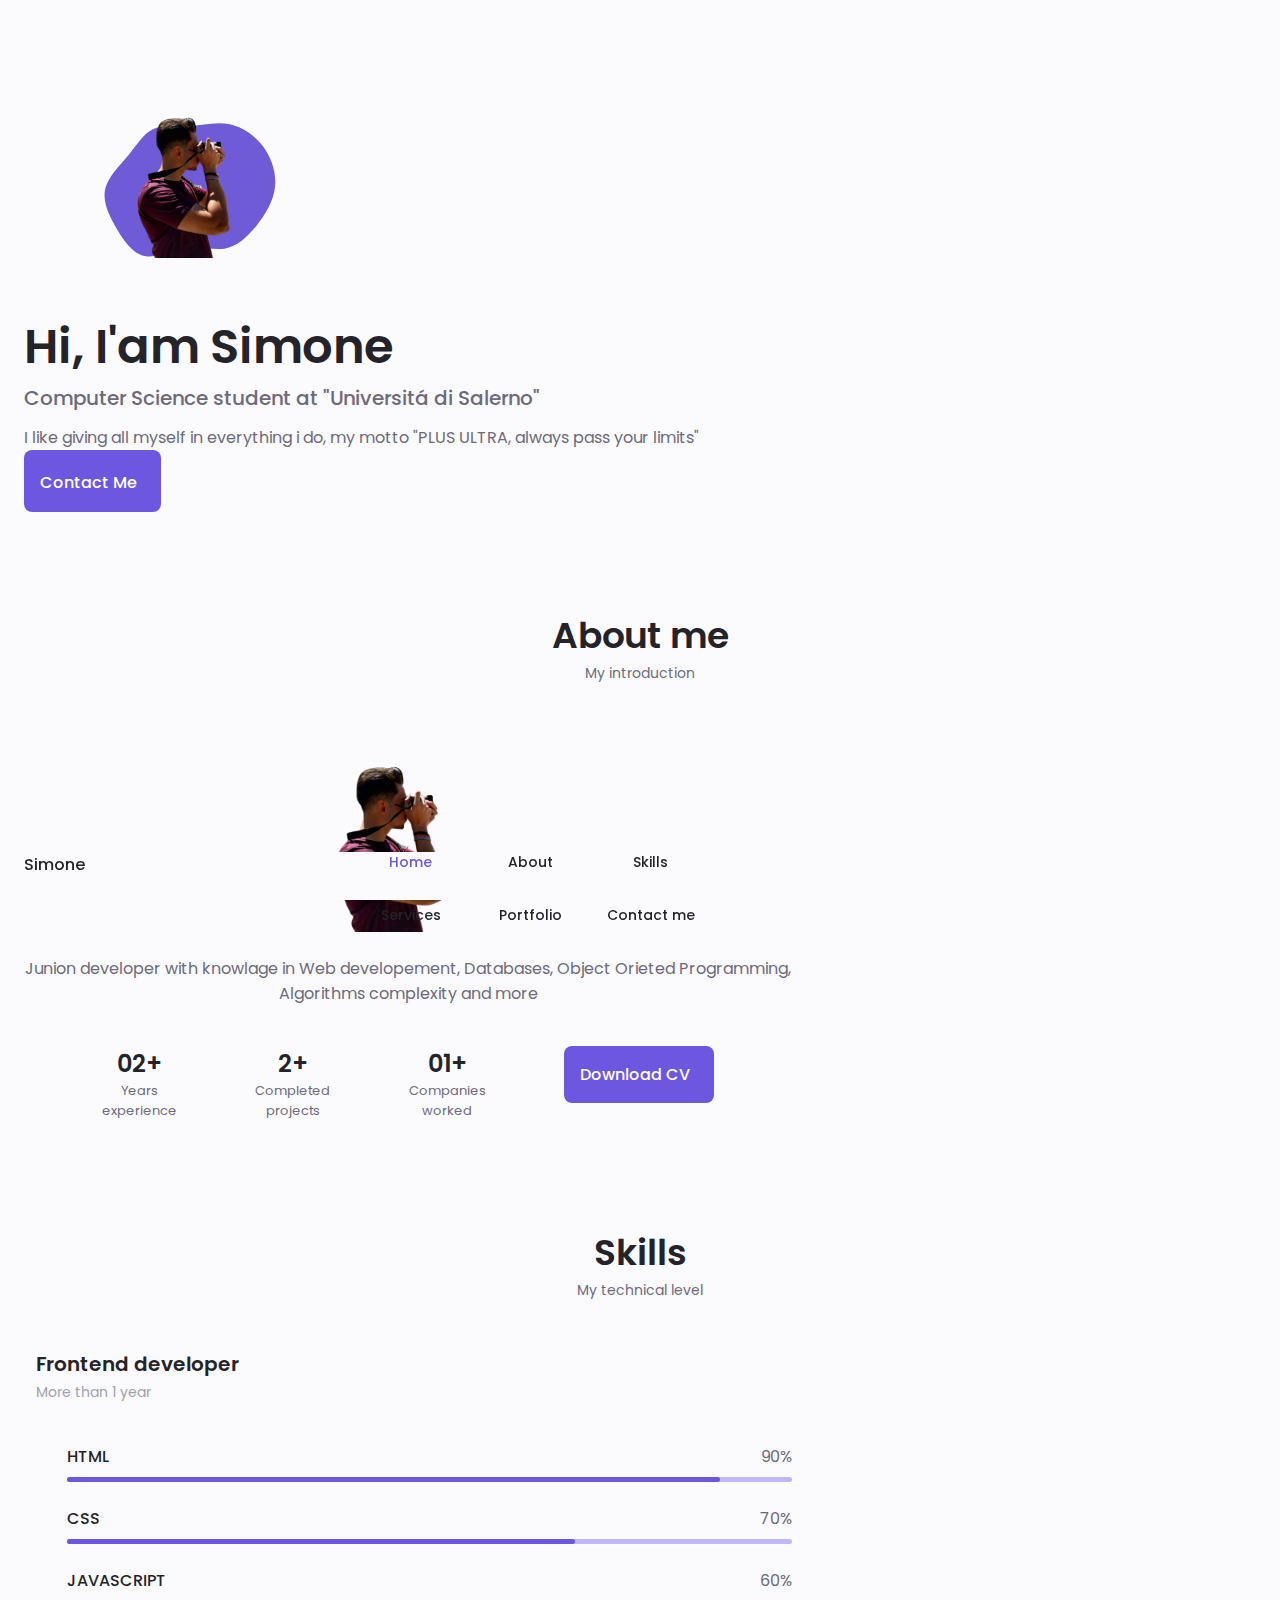
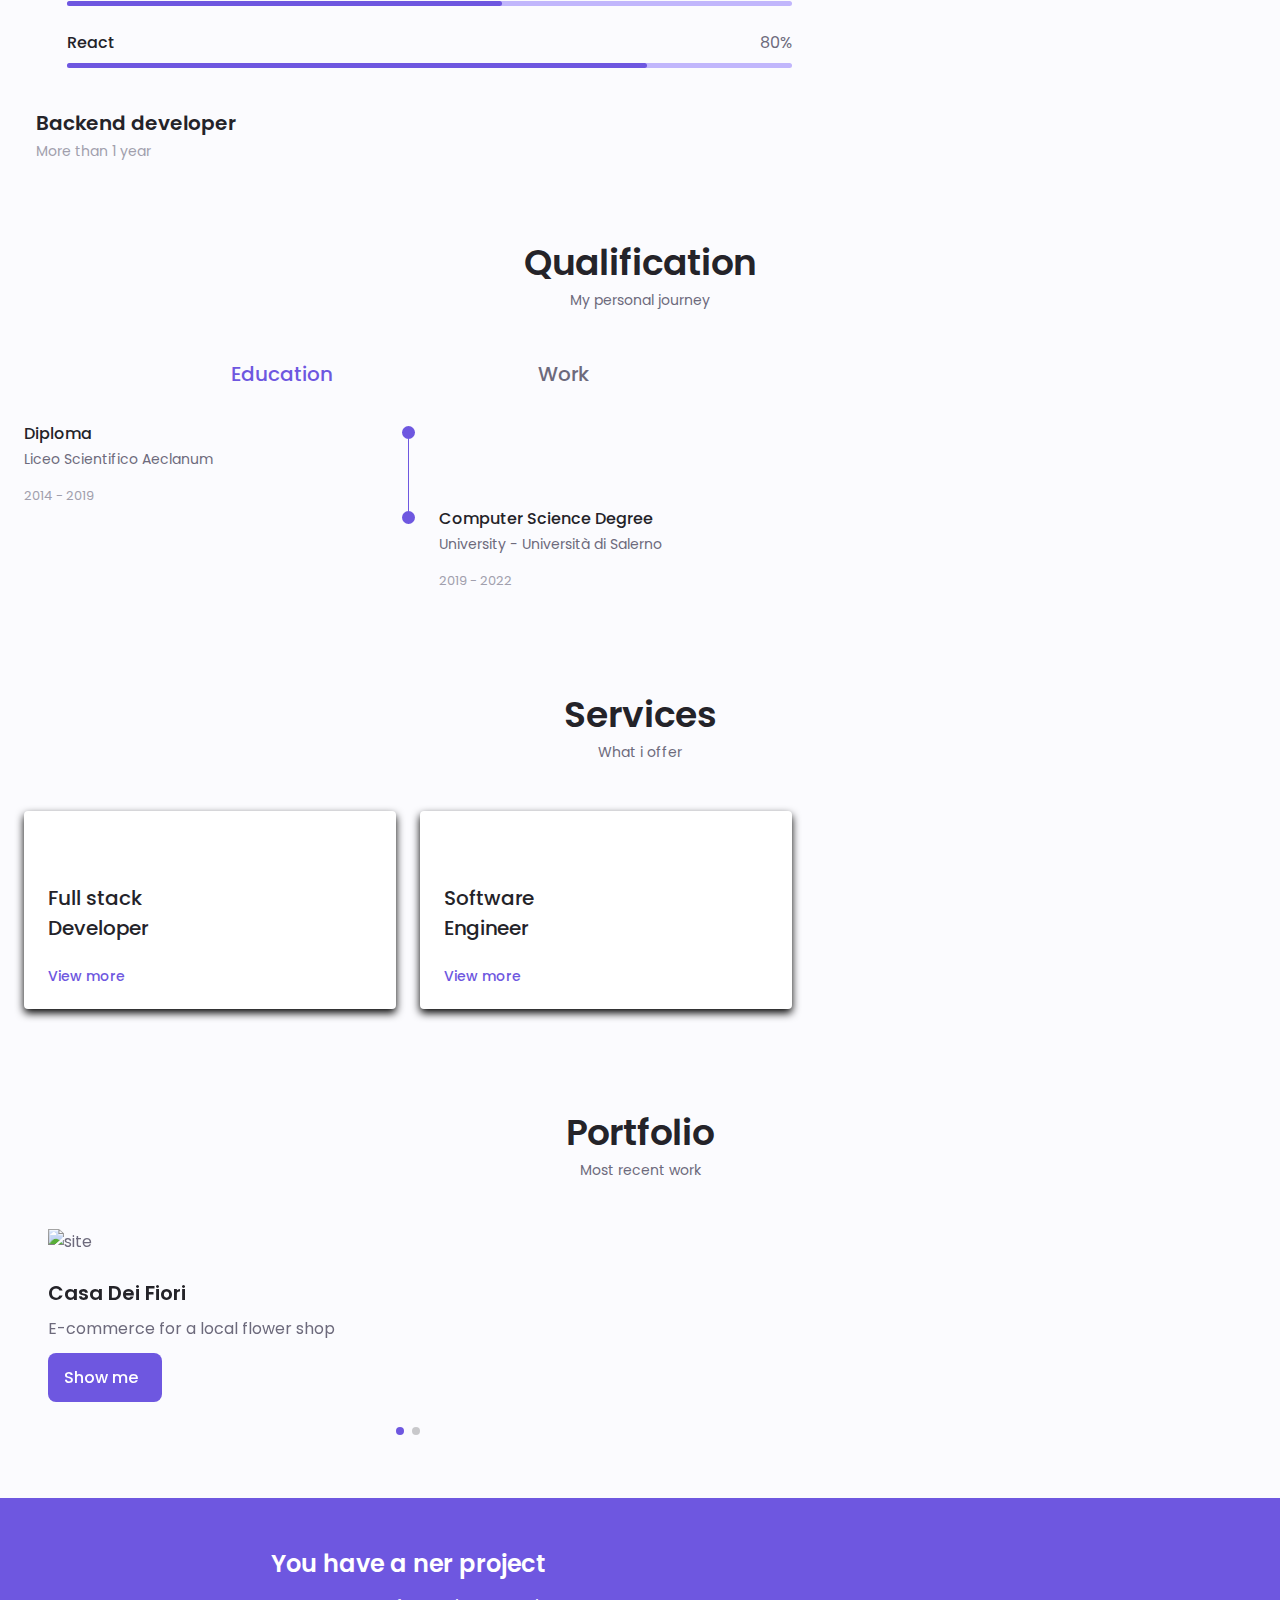
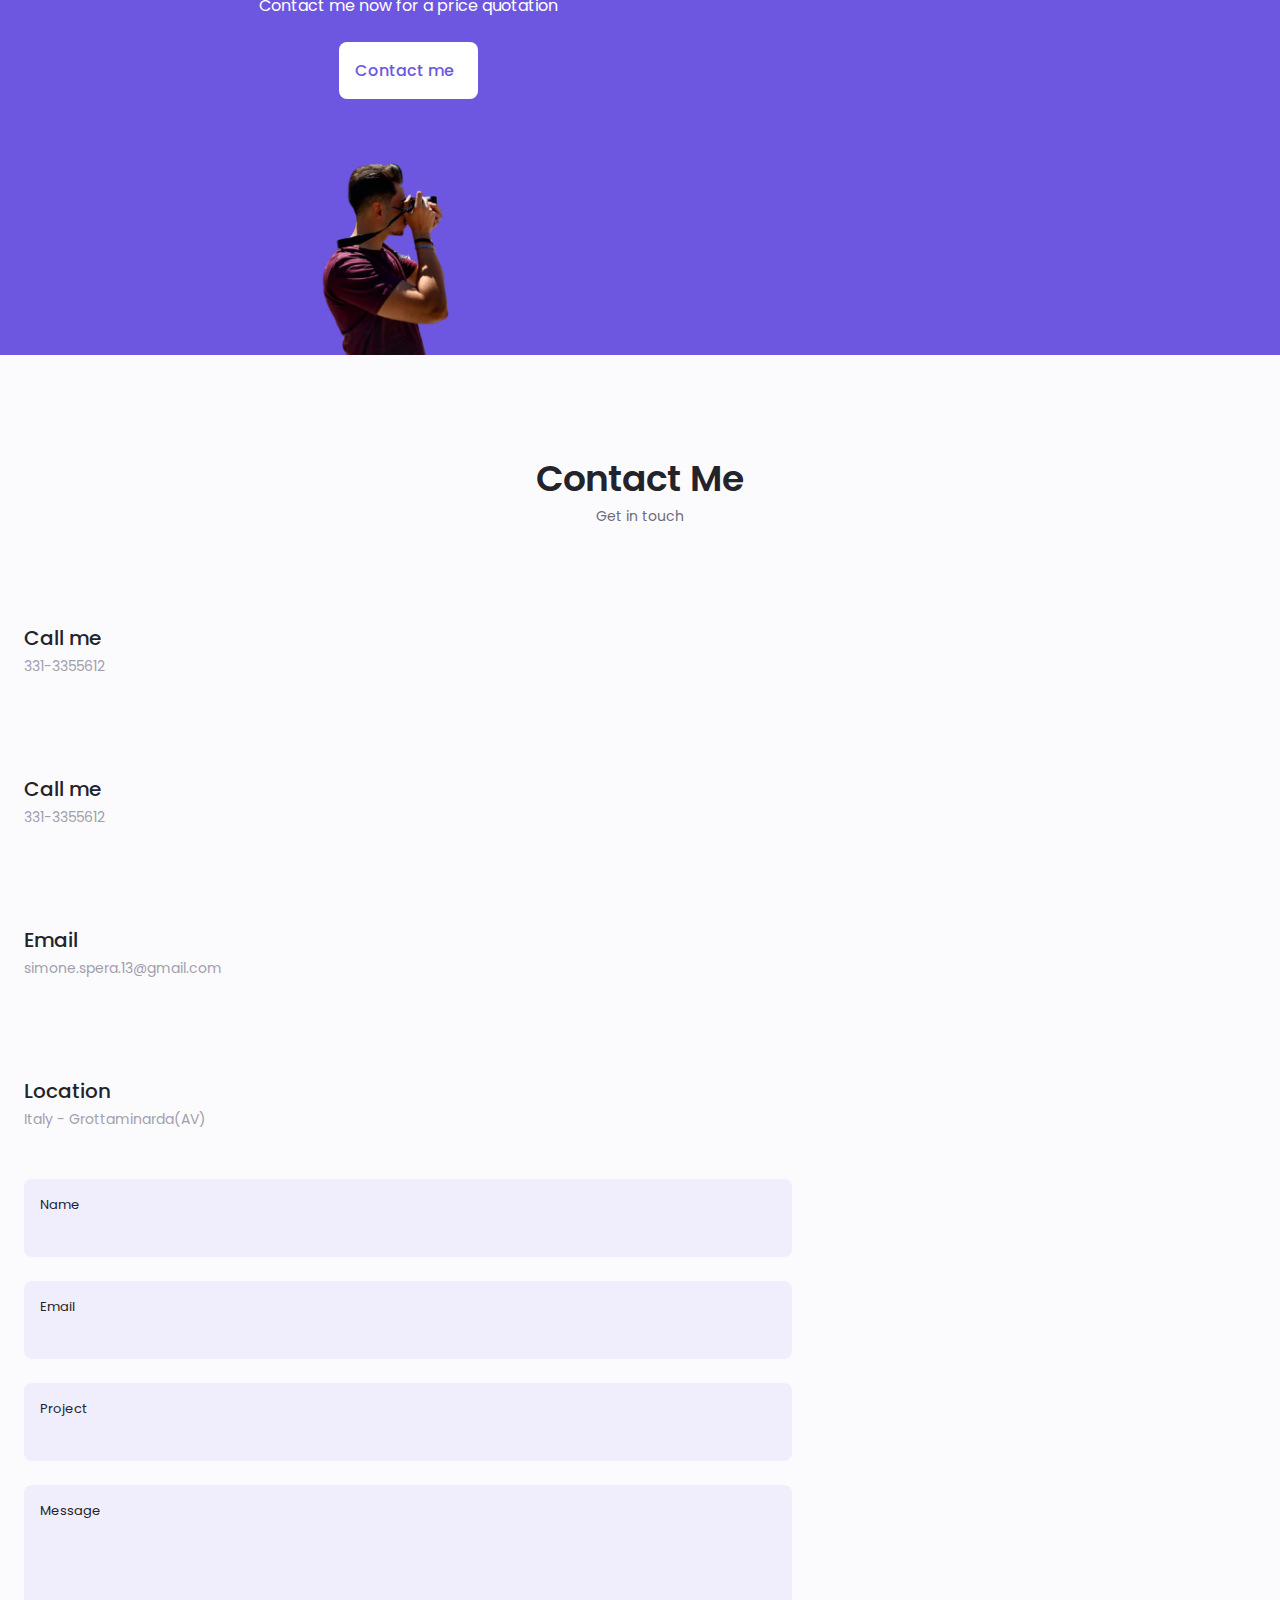
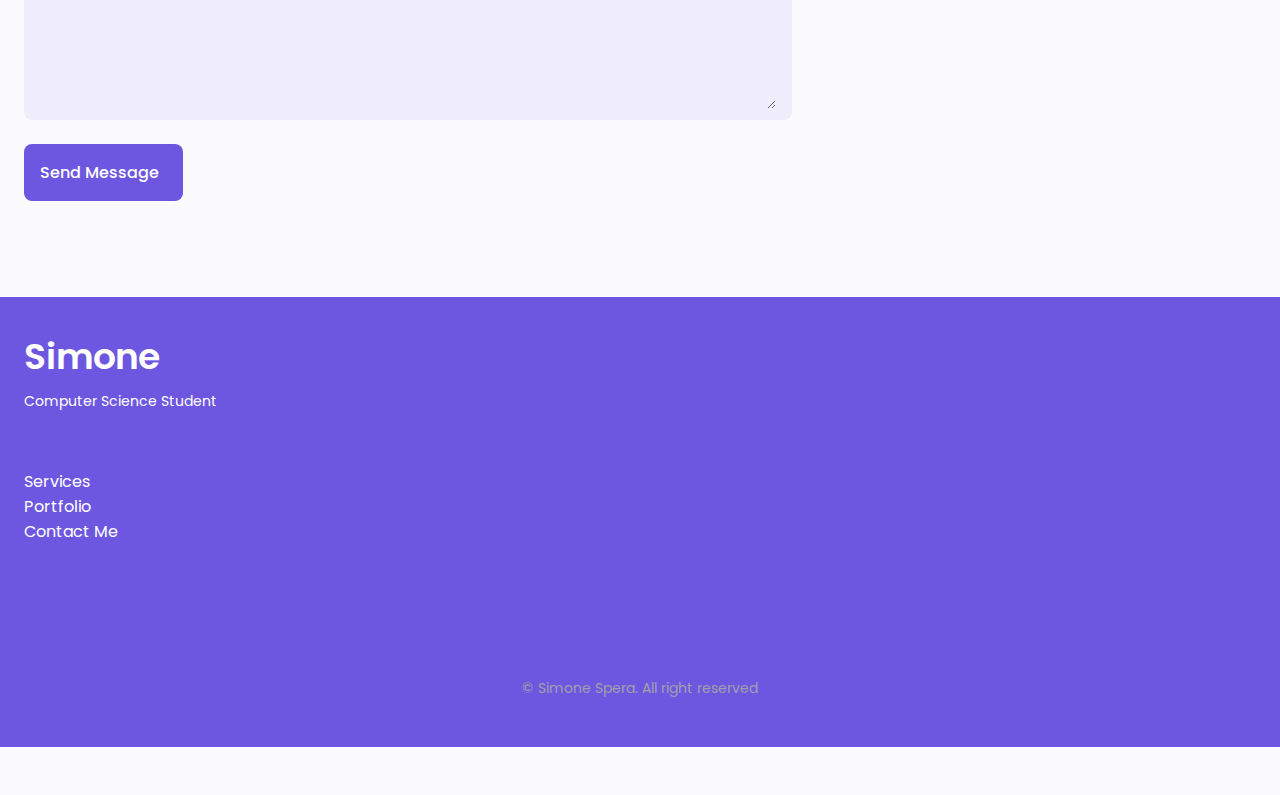
==== commit 8248e27c: "Dark them swithcer" ====
--- a/assets/index.html
+++ b/assets/index.html
@@ -56,7 +56,9 @@
                     </ul>
                 </div>
                 <div class="nav_btns">
-                    Theme change 
+                    <!-- Theme change button -->
+                    <i class="uil uil-moon change-theme" id="theme-button"></i>
+
                     <div class="nav_toggle" id=nav-toggle>
                         <i class="uil uil-apps"></i>
                     </div>
--- a/assets/css/style.css
+++ b/assets/css/style.css
@@ -64,6 +64,34 @@
     }
 }
 
+/* ============ DARK THEME VAR ===========*/
+body.dark-theme{
+    /* MAIN COLORS*/
+    --first-color-second: hsl(var(--hue-color), 30%, 8%);
+    --title-color: hsl(var(--hue-color), 8%, 95%);
+    --text-color: hsl(var(--hue-color), 8%, 75%);
+    --input-color: hsl(var(--hue-color), 29%, 16%);
+    --body-color: hsl(var(--hue-color), 28%, 12%);
+    --container-color: hsl(--hue-color),29%,16%;
+}
+
+/* ============ DARK/LIGHT THEME BUTTON ===========*/
+.nav_btns{
+    display: flex;
+    align-items: center;
+}
+
+.change-theme{
+    font-size: 1.25rem;
+    color: var(--title-color);
+    margin-right: var(--mb-1);
+    cursor: pointer;
+}
+
+.change-theme:hover{
+    color: var(--first-color);
+}
+
 /* BASE */
 *{
     box-sizing: border-box;
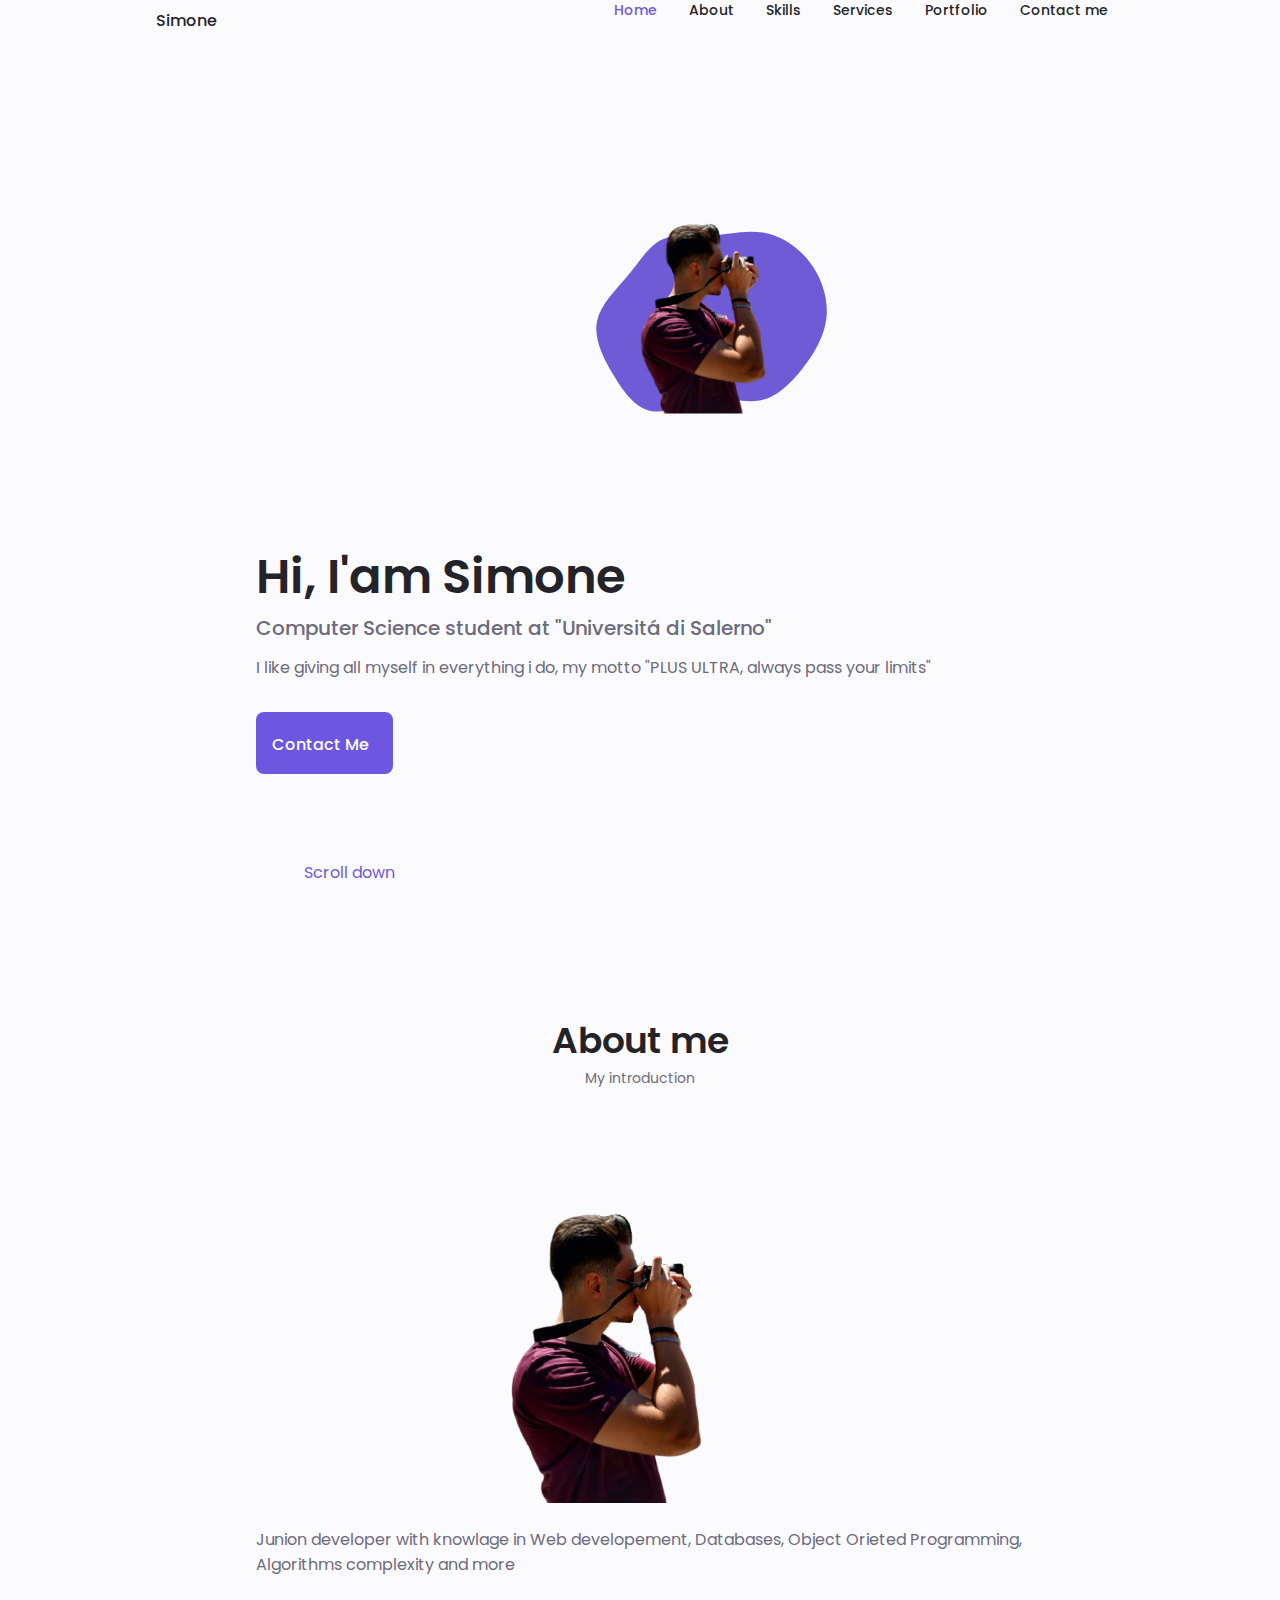
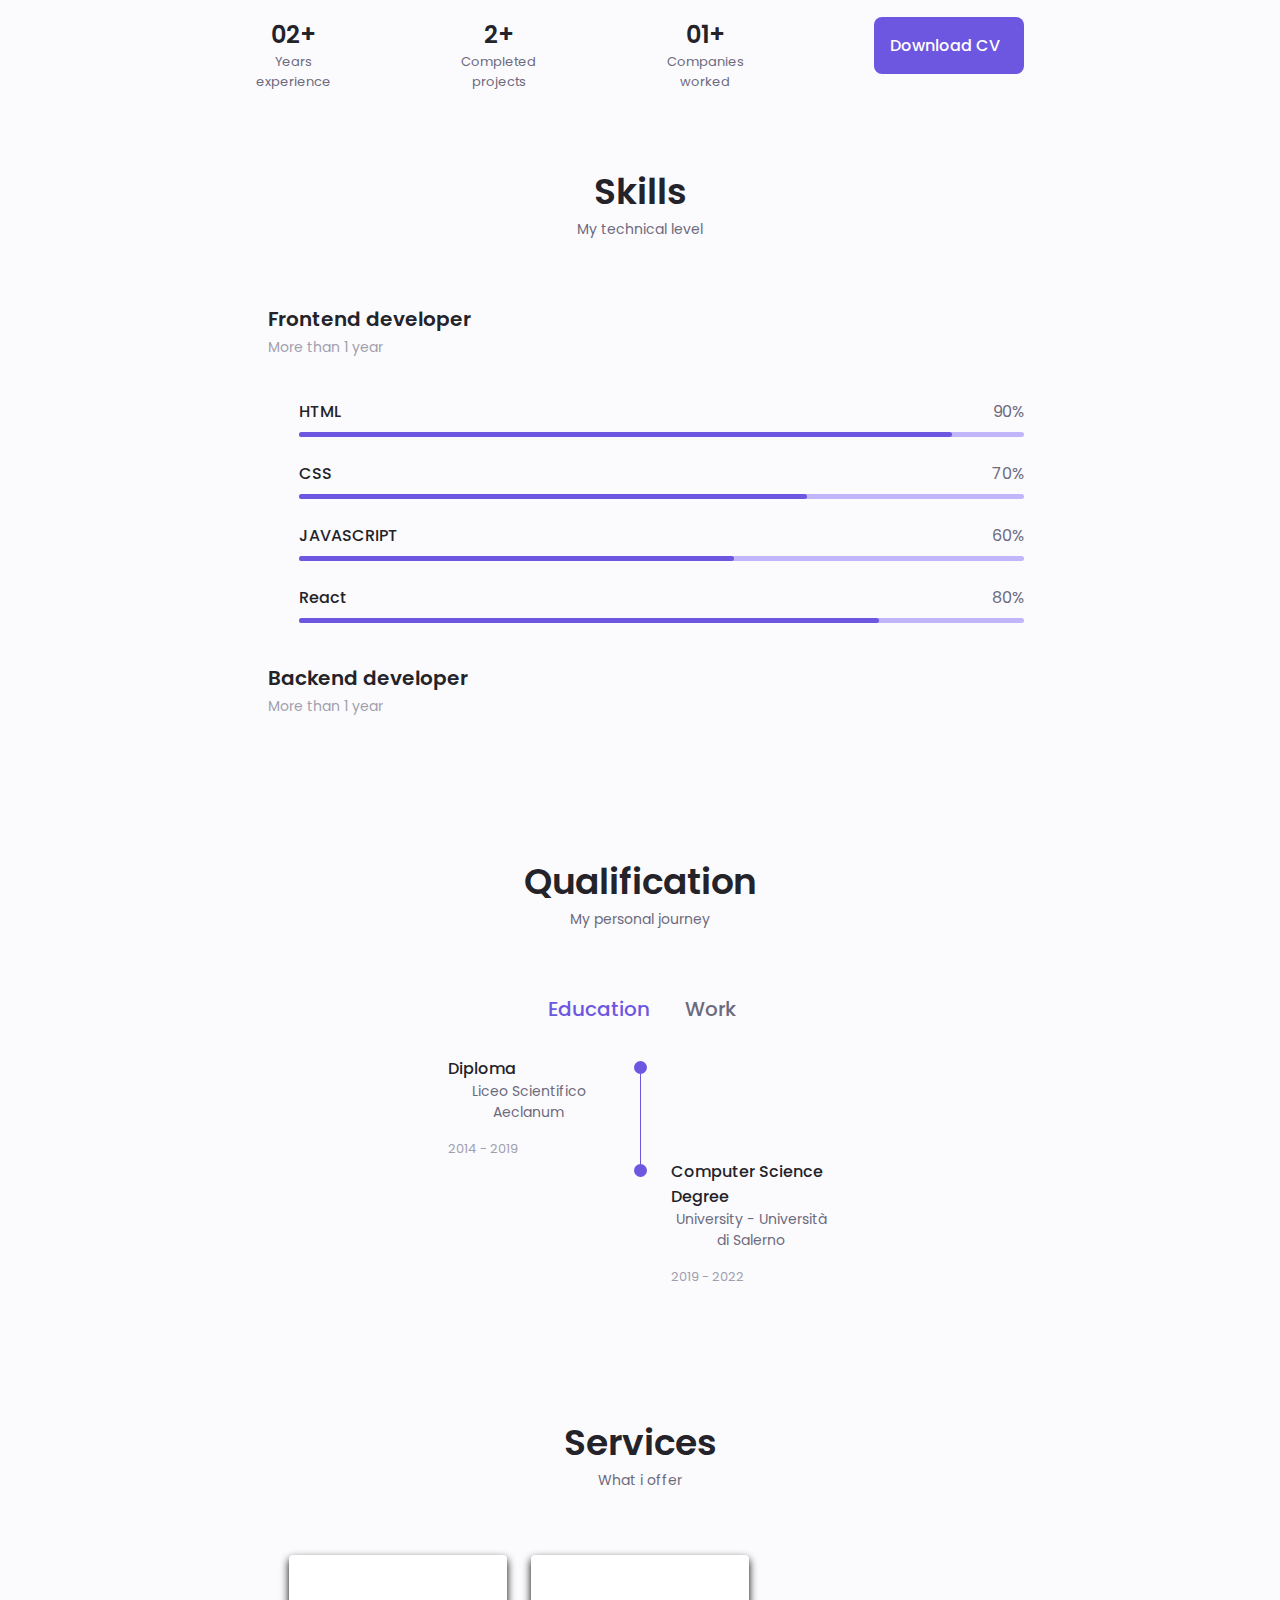
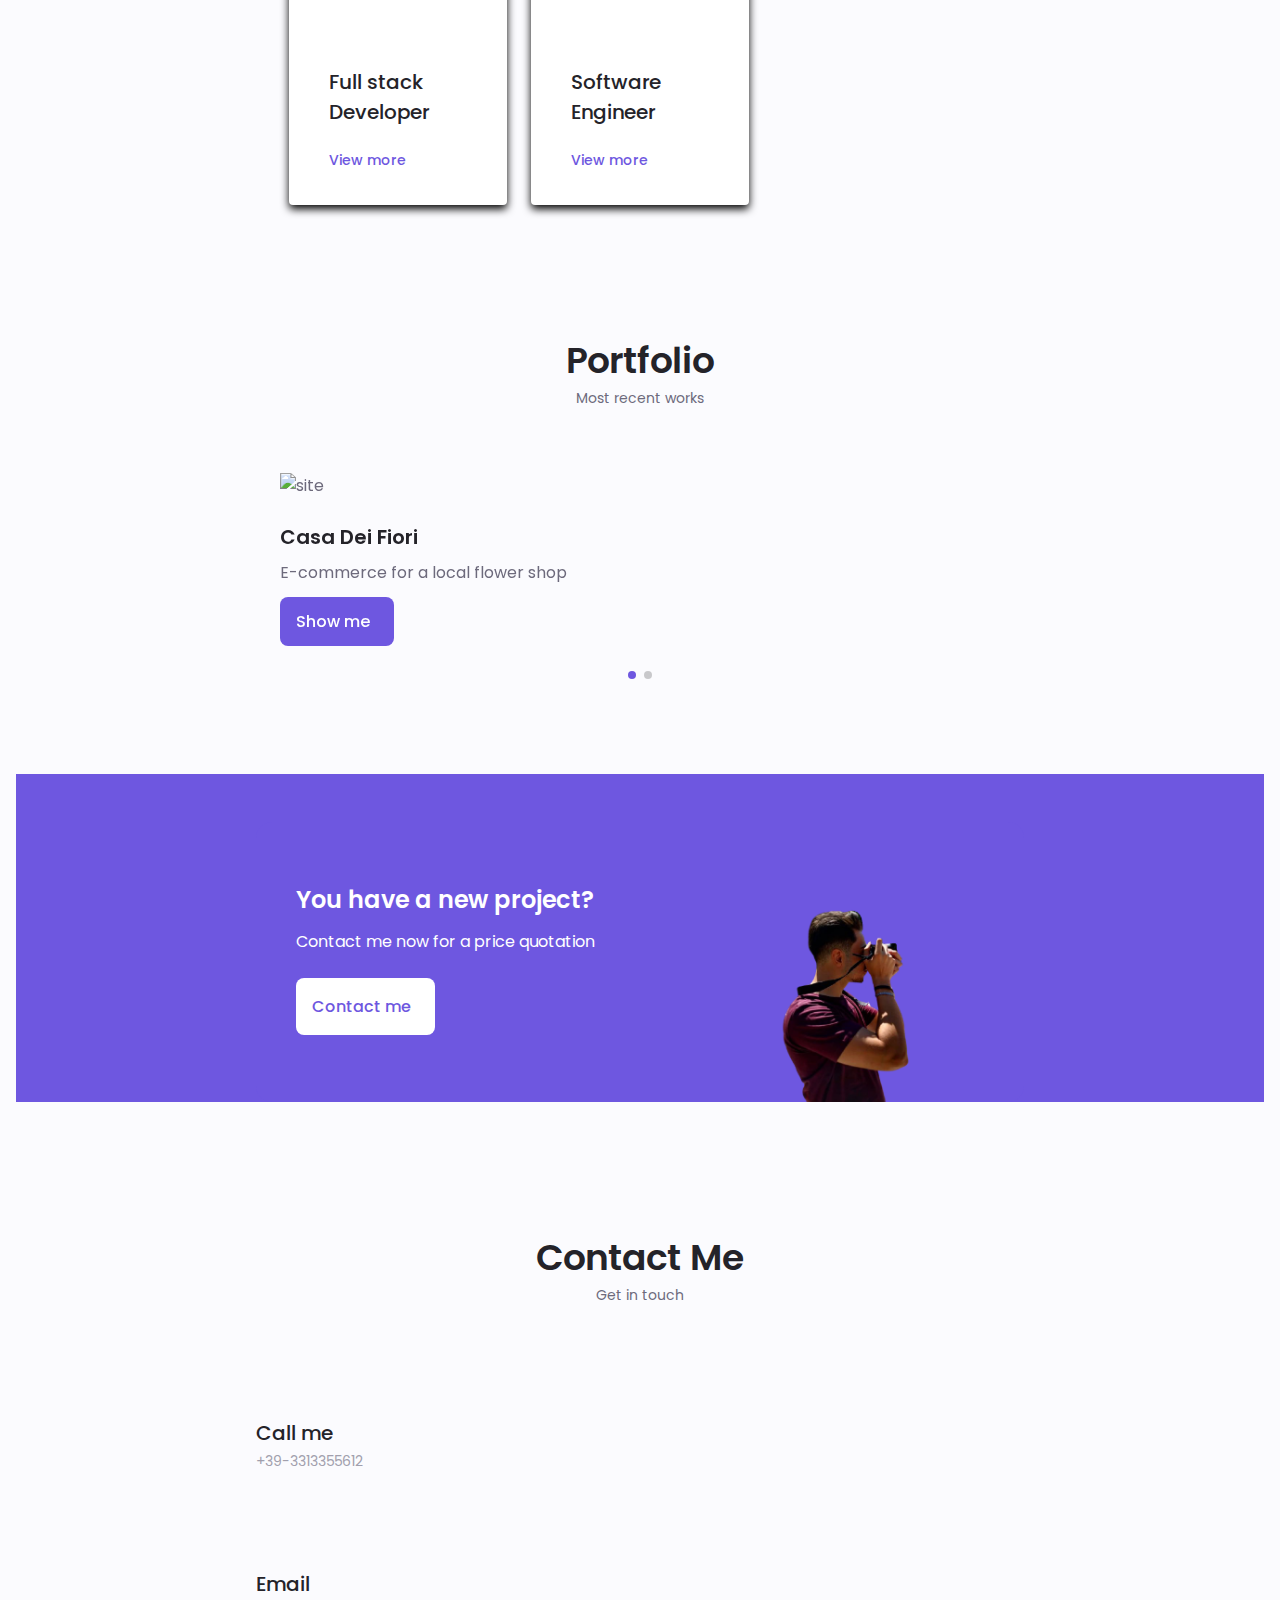
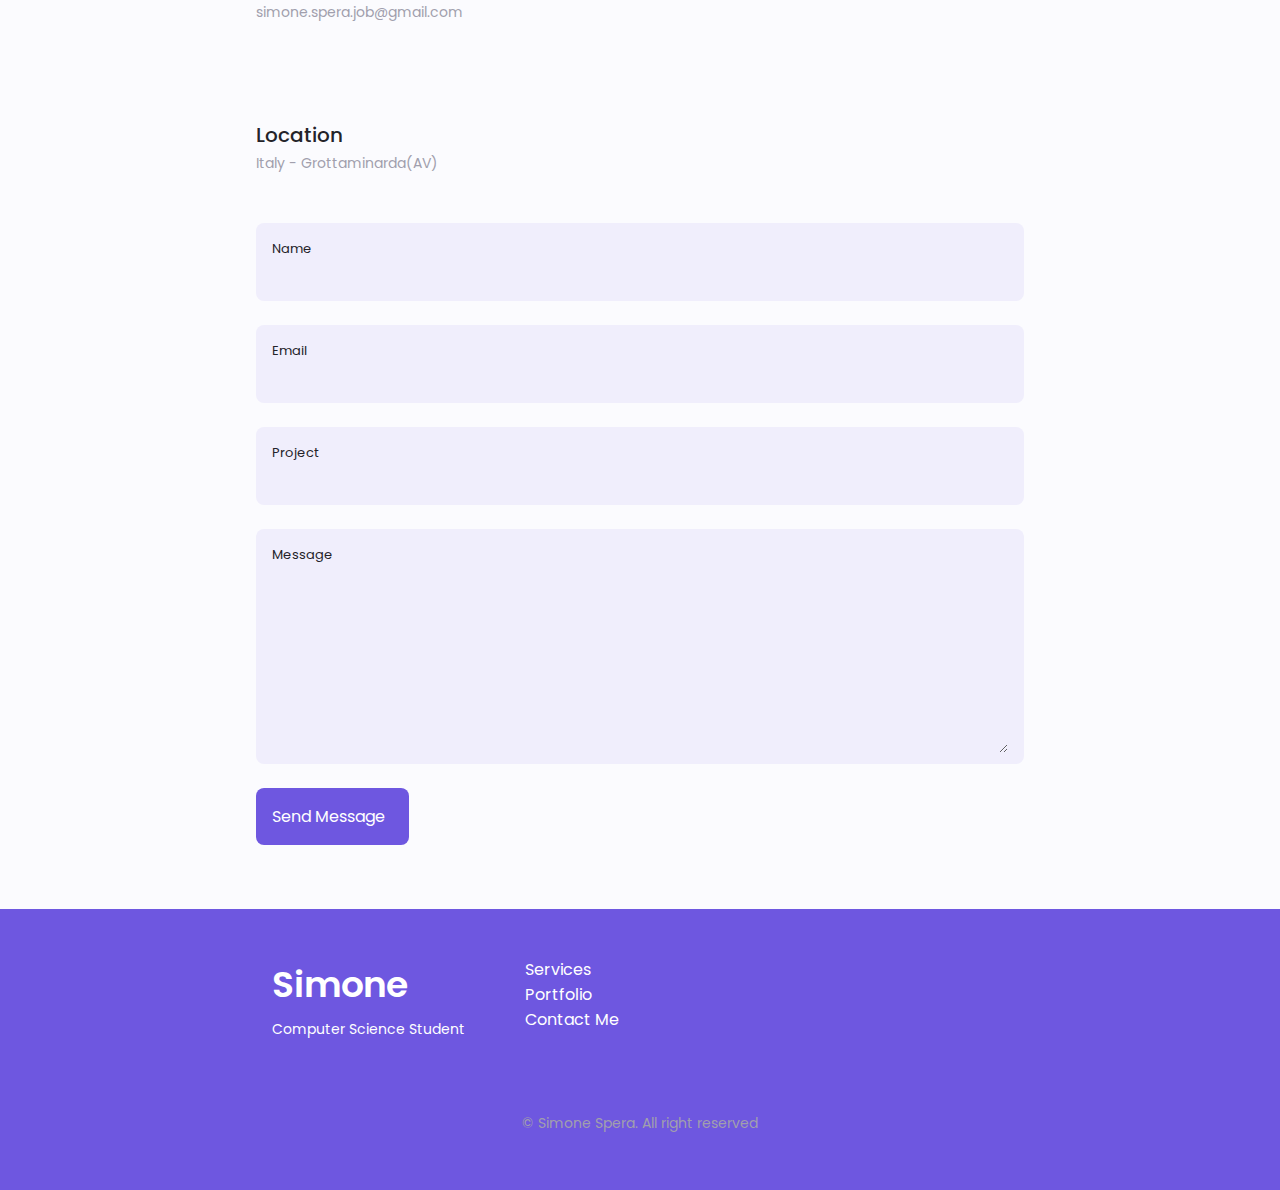
==== commit 338fad77: "Contact me working" ====
--- a/assets/index.html
+++ b/assets/index.html
@@ -13,6 +13,10 @@
         <!--======================== CSS ========================-->
         <link rel="stylesheet" href="css/style.css" type="text/css">
         <title>Simone Spera</title>
+
+        <!--======================== JQUERY ========================-->    
+        <script src="https://ajax.googleapis.com/ajax/libs/jquery/3.5.1/jquery.min.js"></script>
+        <script src="/lib/jquery.plugin.js"></script>
     </head>
 
     <body>
@@ -95,7 +99,7 @@
                     <div class="home_data">
                         <h1 class="home_title">Hi, I'am Simone</h1>
                         <h3 class="home_subtitle">Computer Science student at "Universit&aacute; di Salerno"</h3>
-                        <p class="home_descrtiption">I like giving all myself in everything i do, my motto "PLUS ULTRA, always pass your limits" </p>
+                        <p class="home_description">I like giving all myself in everything i do, my motto "PLUS ULTRA, always pass your limits" </p>
                         <a href="#contact" class="button button--flex">
                             Contact Me <i class="uil uil-message button_icon"></i> 
                         </a>
@@ -440,7 +444,7 @@
              <!--======================== PORTFOLIO ========================-->
              <section class="portfolio section" id="portfolio">
                  <h2 class="section_title">Portfolio</h2>
-                 <span class="section_subtitle">Most recent work</span>
+                 <span class="section_subtitle">Most recent works</span>
 
                  <div class="portfolio_container container swiper-container">
                      <div class="swiper-wrapper">
@@ -488,7 +492,7 @@
                  <div class="project_bg">
                      <div class="project_container container grid">
                          <div class="project_data">
-                             <h2 class="project_title">You have a ner project</h2>
+                             <h2 class="project_title">You have a new project?</h2>
                              <p class="project_description">Contact me now for a price quotation</p>
                              <a href="#contact" class="button button-flex button-white">
                                  Contact me
@@ -513,18 +517,7 @@
 
                             <div>
                                 <h3 class="contact_title">Call me</h3>
-                                <span class="contact_subtitle">331-3355612</span>
-                            </div>
-                        </div>
-                    </div>
-
-                    <div>
-                        <div class="container_information">
-                            <i class="uil uil-phone contact_icon"></i>
-
-                            <div>
-                                <h3 class="contact_title">Call me</h3>
-                                <span class="contact_subtitle">331-3355612</span>
+                                <span class="contact_subtitle">+39-3313355612</span>
                             </div>
                         </div>
                     </div>
@@ -535,7 +528,7 @@
 
                             <div>
                                 <h3 class="contact_title">Email</h3>
-                                <span class="contact_subtitle">simone.spera.13@gmail.com</span>
+                                <span class="contact_subtitle">simone.spera.job@gmail.com</span>
                             </div>
                         </div>
                     </div>
@@ -551,31 +544,31 @@
                         </div>
                     </div>
 
-                    <form action="" class="contact_form grid">
+                    <form class="contact_form grid" method="POST" onsubmit="return false" >
                         <div class="contact_inputs grid">
                             <div class="contact_content">
                                 <label for="" class="contact_label">Name</label>
-                                <input type="text" class="contact_input">
+                                <input type="text" class="contact_input" id="contact_form-name" required>
                             </div>
                             <div class="contact_content">
                                 <label for="" class="contact_label">Email</label>
-                                <input type="email" class="contact_input">
+                                <input type="email" class="contact_input" id="contact_form-email" required>
                             </div>
                         </div>
                         <div class="contact_content">
                             <label for="" class="contact_label">Project</label>
-                            <input type="text" class="contact_input">
+                            <input type="text" class="contact_input" id="contact_form-project" required>
                         </div>
                         <div class="contact_content">
                             <label for="" class="contact_label">Message</label>
-                            <textarea name="" id="" cols="0" rows="7" class="contact_input"></textarea>
+                            <textarea name="" cols="0" rows="7" class="contact_input" id="contact_form-message" required></textarea>
                         </div>
 
                         <div>
-                            <a href="" class="button button-flex">
+                            <button type="submit" class="button button-flex" id="contact_form-submit" onclick="submitForm(event)">
                                 Send Message
                                 <i class="uil uil-message button_icon"></i>
-                            </a>
+                            </button>
                         </div>
                     </form>
                 </div>
@@ -628,6 +621,9 @@
         <!--======================== SWIPER JS ========================-->
         <script src="js/swiper-bundle.min.js"></script>
 
+        <!--======================== SEND EMAIL FROM JAVASCRIPT ========================-->
+        <script src="https://smtpjs.com/v3/smtp.js"></script>
+
         <!--======================== JAVASCRIPT ========================-->
         <script src="js/code.js"> </script>
     </body>
--- a/assets/css/style.css
+++ b/assets/css/style.css
@@ -18,6 +18,8 @@
     --input-color: hsl(var(--hue-color), 70%, 96%);
     --body-color: hsl(var(--hue-color), 60%, 99%);
     --container-color: #fff;
+    --scroll-bar-color: hsl(var(--hue-color), 12%, 90%);
+    --scroll-thumb-color: hsl(var(--hue-color), 12%, 80%);
 
     /* FONT */
     --body-font: 'Poppins', sans-serif;
@@ -73,6 +75,9 @@
     --input-color: hsl(var(--hue-color), 29%, 16%);
     --body-color: hsl(var(--hue-color), 28%, 12%);
     --container-color: hsl(--hue-color),29%,16%;
+    --scroll-bar-color: hsl(var(--hue-color), 12%, 48%);
+    --scroll-thumb-color: hsl(var(--hue-color), 12%, 36%);
+
 }
 
 /* ============ DARK/LIGHT THEME BUTTON ===========*/
@@ -84,6 +89,7 @@
 .change-theme{
     font-size: 1.25rem;
     color: var(--title-color);
+    margin-bottom: -0.35rem;
     margin-right: var(--mb-1);
     cursor: pointer;
 }
@@ -183,7 +189,7 @@
 .nav_toggle{
     color: var(--title-color);
     font-weight: var(--font-medium);
-
+    padding-top: var(--mb-0-5)
 }
 
 .nav_logo:hover{
@@ -311,7 +317,7 @@
     margin-bottom: var(--mb-0-75);
 }
 
-.home_descritption{
+.home_description{
     margin-bottom: var(--mb-2);
 }
 
@@ -409,7 +415,7 @@
 
 .about_info{
     display: flex;
-    justify-content: space-evenly;
+    justify-content: center;
     margin-bottom: var(--mb-2-5);
 }
 
@@ -856,6 +862,15 @@
     padding: .25rem .5rem .5rem 0;
 }
 
+#contact_form-submit{
+    text-decoration: none;
+    cursor: pointer;
+    font-weight: 400;
+    font: var(--font-semi-bold);
+    box-shadow: none;
+    border: none;
+}
+
 /*======= FOOTER =======*/
 .footer {
     padding-top: 2rem;
@@ -937,4 +952,302 @@
 /*Show scroll*/
 .show-scroll{
     bottom: 5rem;
-}+}
+
+/* ========= Scroll BAR ==========*/
+::-webkit-scrollbar{
+    width: 0.60rem;
+    background-color: var(--scroll-bar-color);
+    border-radius: .5rem;
+}
+
+::-webkit-scrollbar-thumb{
+    background-color: var(--scroll-thumb-color);
+    border-radius: .5rem;
+}
+
+::-webkit-scrollbar-thumb:hover{
+    background-color: var(--text-color-light);
+}
+
+/* ========= MEDIA QUERIES ==========*/
+
+/*----------SMALL DEVICES---------*/
+@media screen and (max-width:350px) {
+    .container{
+        margin-left: var(--mb-1);
+        margin-right: var(--mb-1);
+    }
+
+    .nav_menu{
+        padding: 2rem .25rem 4rem;
+    }
+
+    .nav_list{
+        column-gap: 0;
+    }
+
+    .home_content{
+        grid-template-columns: .25fr 3fr;
+    }
+
+    .home_blob{
+        width: 180px;
+    }
+
+    .skills_title{
+        font-size: var(--normal-font-size);
+    }
+
+    .qualification_data{
+        gap: .5rem;
+    }
+
+    .services_container{
+        grid-template-columns: max-content;
+        justify-content: center;
+    }
+
+    .services_content{
+        padding-right: 3.5rem;
+    }
+
+    .services_modal{
+        padding: 0 .5rem;
+    }
+
+    .project_img{
+        width: 200px;
+    }
+}
+
+@media screen and (max-width:768px) {
+    .about_info{
+        display: block;
+    }
+    .button-flex {
+        width: 100%;
+        justify-content: center;
+    }
+}
+
+/*----------MEDIUM DEVICES---------*/
+@media screen and (min-width:568px) {
+
+    .home_data{
+        grid-column: initial;
+    }
+
+    .home_img{
+        order: 1;
+        justify-self: center;
+    }
+
+    .about_container,
+    .skills_container,
+    .portfolio_content,
+    .project_container,
+    .contact_container,
+    .footer_container{
+        grid-template-columns: repeat(1, 1fr);
+    }
+
+    .qualification_sections{
+        display: grid;
+        grid-template-columns: .6fr;
+        justify-content: center;
+    }
+
+    
+}
+
+@media screen and (min-width:768px) {
+    .container{
+        margin-left: auto;
+        margin-right: auto;
+    }
+
+    body{
+        margin: 0;
+    }
+
+    .section{
+        padding: 6rem 0 2rem;
+    }
+
+    .section_subtitle{
+        margin-bottom: 4rem;
+    }
+
+    .header{
+        top: 0;
+        bottom: initial;
+    }
+
+    .header,
+    .main,
+    .footer_container{
+        padding: 0 1rem;
+    }
+
+    .nav{
+        height: calc(var(--header-height)+ 1.5rem);
+        column-gap: 1rem;
+    }
+
+    .nav_icon,
+    .nav_close,
+    .nav_toggle{
+        display: none;
+    }
+
+    .nav_list{
+        display: flex;
+        column-gap: 2rem;
+    }
+    .nav_menu{
+        margin-left: auto;
+    }
+    .change-theme{
+        margin: 0;
+    }
+
+    .home_container{
+        row-gap: 5rem;
+    }
+
+    .home_content{
+        padding-top: 5.5rem;
+        column-gap: 2rem;
+    }
+
+    .home_blob{
+        width: 270px;
+    }
+    .home_scroll{
+        display: block;
+    }
+
+    .home_scroll-button{
+        margin-left: 3rem;
+    }
+
+    .about_container{
+        column-gap: 5rem;
+    }
+    
+    .about_img{
+        width: 350px;
+    }
+    .about_description{
+        text-align: initial;
+    }
+    .about_info{
+        justify-content: space-between;
+    }
+    .about_buttons{
+        justify-content: initial;
+    }
+    .qualification_tabs{
+        justify-content: center;
+    }
+    .qualification_button{
+        margin: 0 var(--mb-1);
+    }
+    .qualification_sections{
+        grid-template-columns: .5fr;
+    }
+
+    .services_container{
+        grid-template-columns: repeat(3, 218px);
+        justify-content: center;
+    }
+    .services_icon{
+        font-size: 2rem;
+    }
+    .services_content{
+        padding: 6rem 0 2rem 2.5rem;
+    }
+
+    .services_modal-content{
+        width: 450px;
+    }
+
+    .portfolio_img{
+        width: 320px;
+    }
+    .portfolio_content{
+        align-items: center;
+    }
+
+    .project{
+        text-align: initial;
+    }
+    .project_bg{
+        background-color: none;
+    }
+    .project_container{
+        background-color: var(--first-color-second);
+        border-radius: 1rem;
+        padding: 3rem 2.5rem 0;
+        grid-template-columns: 1fr max-content;
+        column-gap: 3rem;
+    }
+    .project_data{
+        padding-top: .8rem;
+    }
+
+    .footer_container{
+        grid-template-columns: repeat(3,1fr);
+    }
+    .footer_bg{
+        padding: 3rem 0 3.5rem;
+    }
+    .footer_links{
+        flex-direction: row;
+        column-gap: 2rem;
+    }
+    .footer_social{
+        justify-self: flex-end;
+    }
+    .footer_copy{
+        margin-top: 4.5rem;
+    } 
+}
+/*----------LARGE DEVICES---------*/
+@media screen and (min-width:1024) {
+    .home_blob{
+        width: 320px;
+    }
+    .home_social{
+        transform: translate3d(-6rem);
+    }
+
+    .services_container{
+        grid-template-columns: repeat(3,238px);
+    }
+
+    .portfolio_content{
+        column-gap: 5rem;
+    }
+    .swiper-portfolio-icon{
+        font-size: 3.5rem;
+    }
+    .swiper-button-prev{
+        left: -3-5rem;
+    }
+    .swiper-button-next{
+        right: -3-5rem;
+    }
+    .swiper-container-horizontal > .swiper-pagination-bullets{
+        bottom: -4.5rem;
+    }
+
+    .contact_form{
+        width: 460px;
+    }
+    .contact_inputs{
+        grid-template-columns: repeat(2,1fr);
+    }
+}
+
